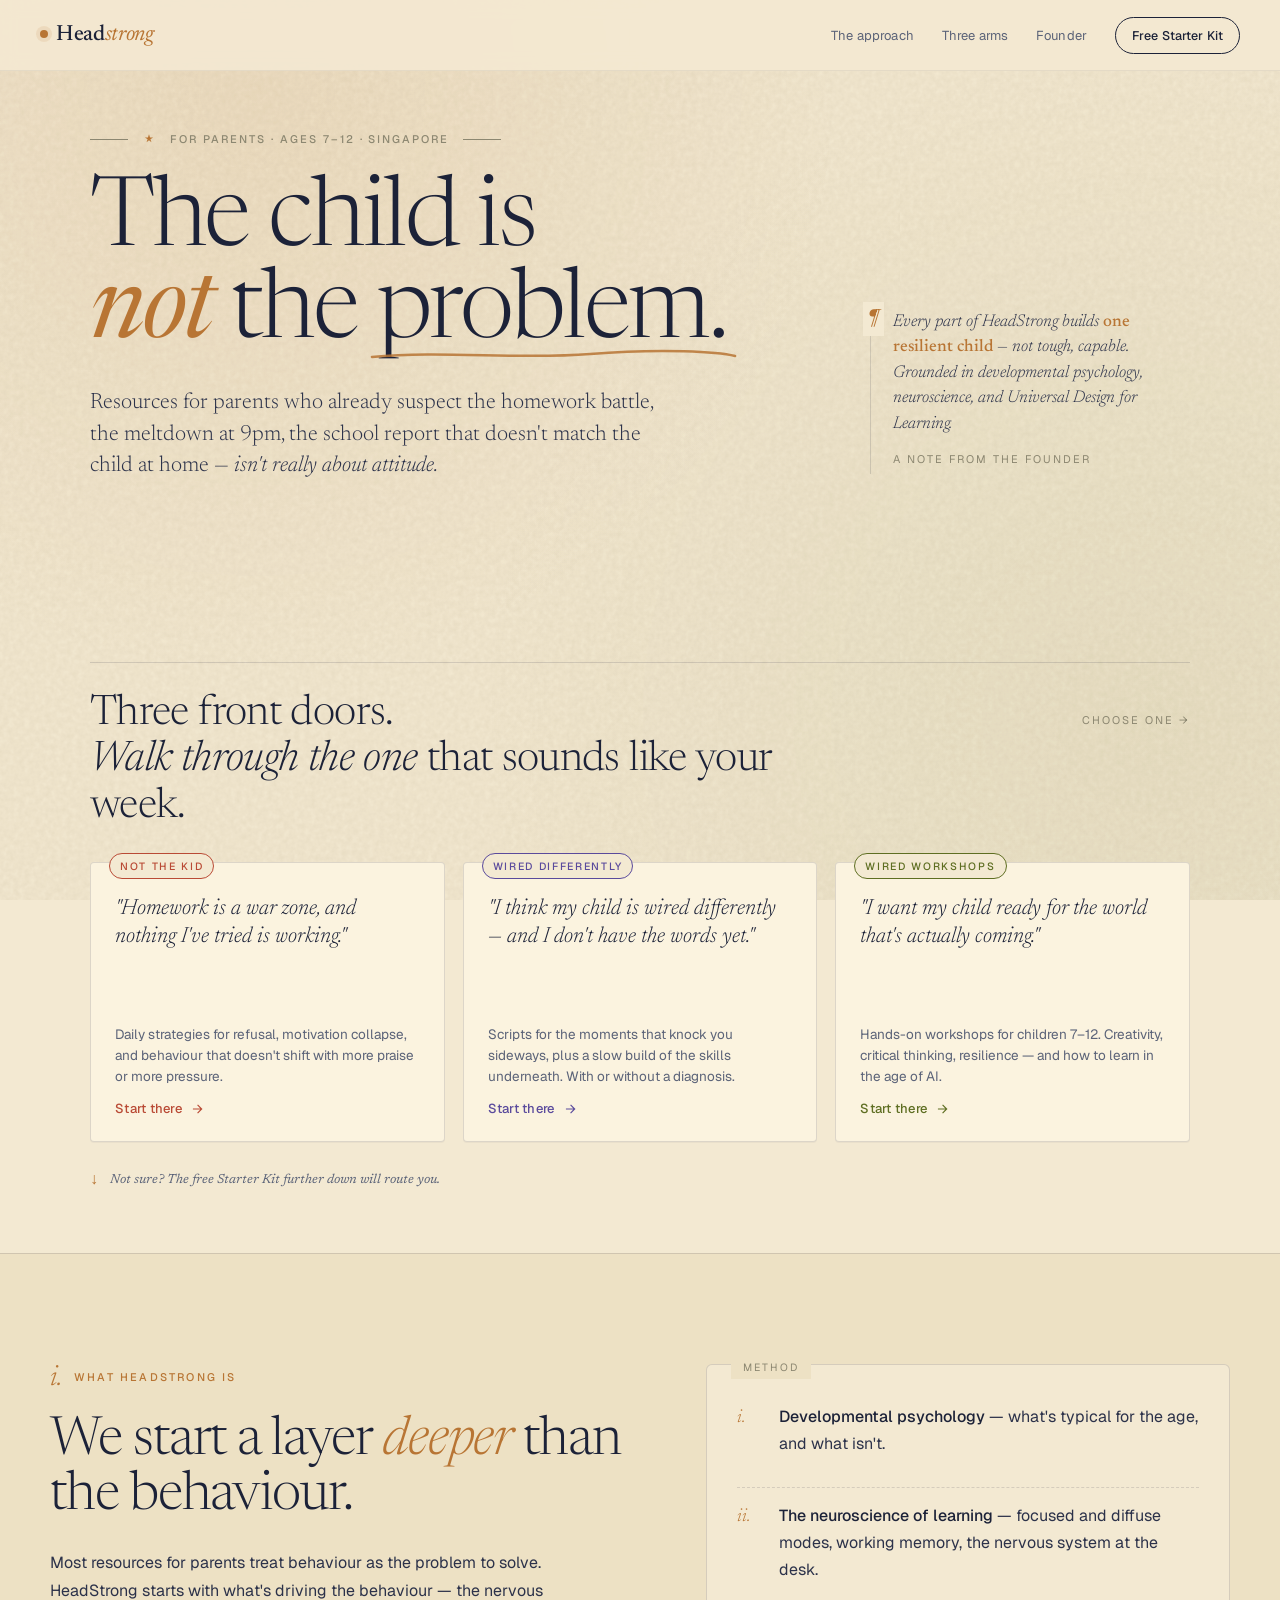
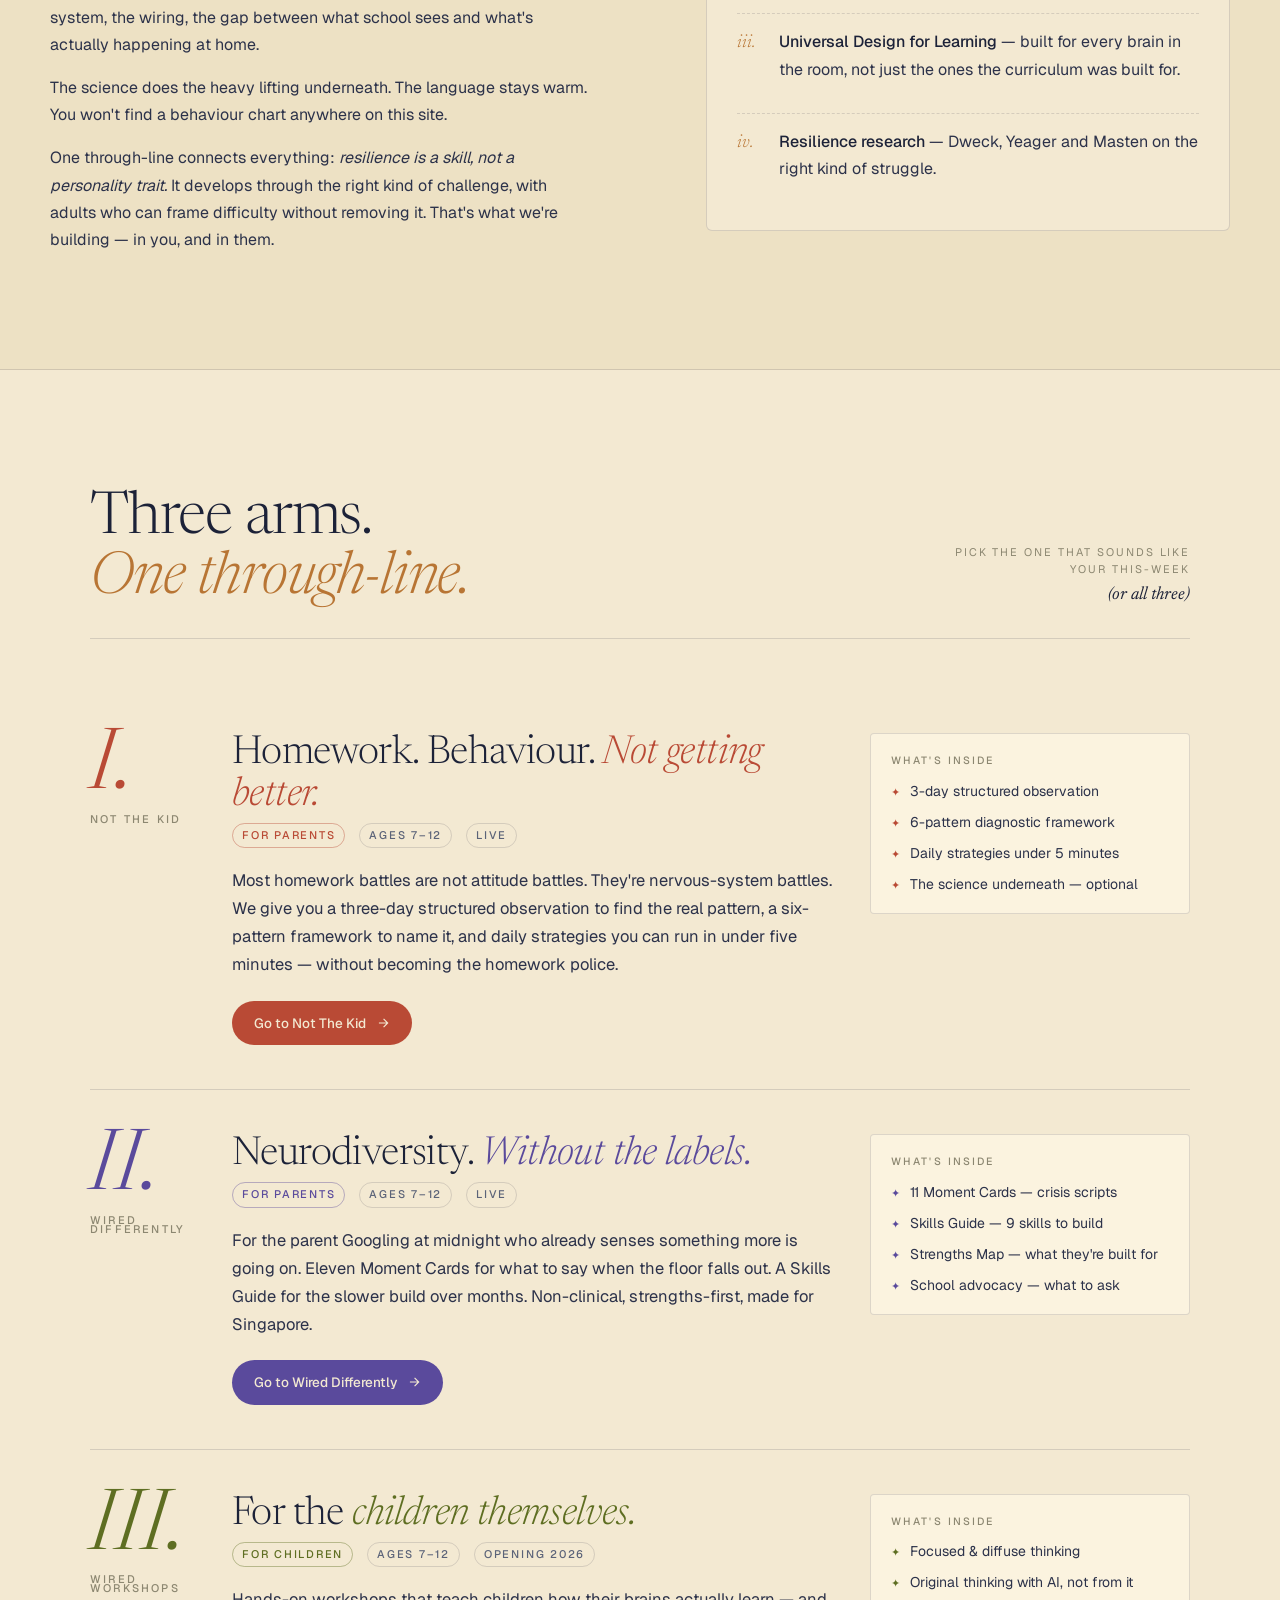
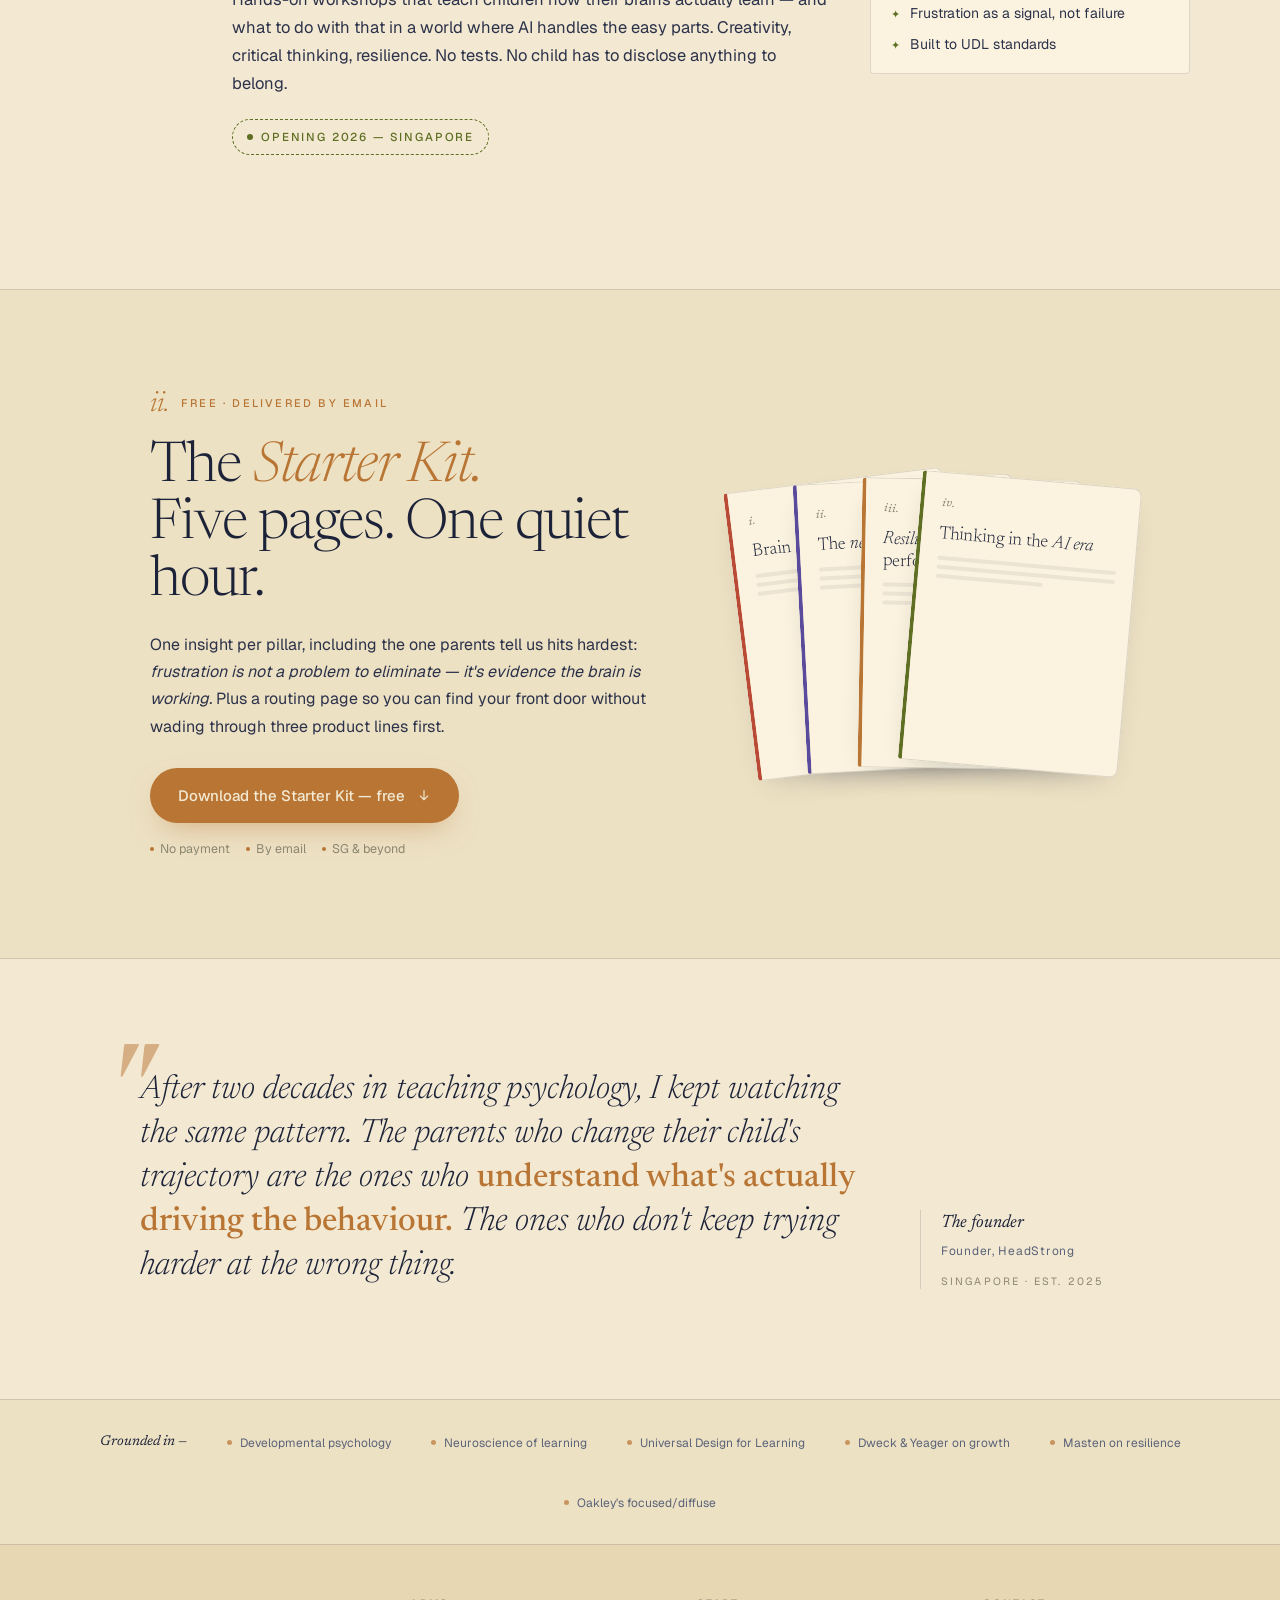
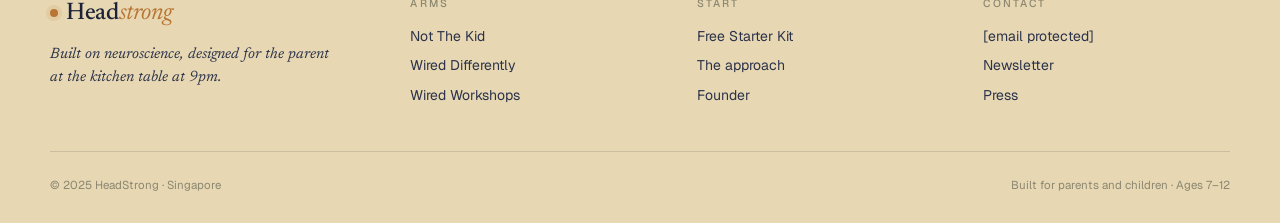
==== index.html @ e180142a "Add files via upload" ====
<!DOCTYPE html>
<html lang="en">
<head>
<meta charset="UTF-8" />
<meta name="viewport" content="width=device-width, initial-scale=1" />
<title>HeadStrong — Built for the way your child's brain actually works</title>
<link rel="preconnect" href="https://fonts.googleapis.com" />
<link rel="preconnect" href="https://fonts.gstatic.com" crossorigin />
<link href="https://fonts.googleapis.com/css2?family=Newsreader:ital,opsz,wght@0,6..72,300;0,6..72,400;0,6..72,500;1,6..72,300;1,6..72,400;1,6..72,500&family=Geist:wght@300;400;500;600&display=swap" rel="stylesheet" />
<style>
  *,*::before,*::after { box-sizing: border-box; margin: 0; padding: 0; }

  :root {
    /* paper / ink */
    --paper:        #f3e9d2;
    --paper-2:      #ede1c4;
    --paper-3:      #e7d8b3;
    --paper-card:   #fbf3df;
    --ink:          #1c2238;
    --ink-2:        #2c324a;
    --soft:         #5b6378;
    --faint:        #8c8771;
    --rule:         rgba(28,34,56,0.14);
    --rule-soft:    rgba(28,34,56,0.07);

    /* umbrella + arms */
    --hs:           #b87534;  /* warm gold-rust */
    --hs-soft:      rgba(184,117,52,0.10);
    --ntk:          #b94a35;  /* terracotta */
    --ntk-soft:     #f3d8cc;
    --wd:           #5a4a9c;  /* deep violet */
    --wd-soft:      #ddd5ef;
    --w:            #5e6e22;  /* olive */
    --w-soft:       #dbe1be;

    --serif: 'Newsreader', Georgia, serif;
    --sans:  'Geist', system-ui, sans-serif;
  }

  html { scroll-behavior: smooth; }
  body {
    font-family: var(--sans);
    color: var(--ink);
    background: var(--paper);
    line-height: 1.55;
    -webkit-font-smoothing: antialiased;
    overflow-x: hidden;
  }

  /* Paper grain */
  body::before {
    content: '';
    position: fixed; inset: 0; z-index: 0; pointer-events: none;
    background-image: url("data:image/svg+xml;utf8,<svg viewBox='0 0 200 200' xmlns='http://www.w3.org/2000/svg'><filter id='n'><feTurbulence type='fractalNoise' baseFrequency='0.85' numOctaves='2' stitchTiles='stitch'/><feColorMatrix values='0 0 0 0 0.1  0 0 0 0 0.05  0 0 0 0 0  0 0 0 0.5 0'/></filter><rect width='100%' height='100%' filter='url(%23n)' opacity='0.35'/></svg>");
    mix-blend-mode: multiply;
    opacity: 0.4;
  }
  body::after {
    content: '';
    position: fixed; inset: 0; z-index: 0; pointer-events: none;
    background:
      radial-gradient(circle at 20% 10%, rgba(184,117,52,0.10), transparent 45%),
      radial-gradient(circle at 90% 80%, rgba(94,110,34,0.07), transparent 50%);
  }
  main, nav, footer { position: relative; z-index: 1; }

  /* ---------- nav ---------- */
  nav {
    position: sticky; top: 0; z-index: 80;
    display: flex; align-items: center; justify-content: space-between;
    padding: 18px 40px;
    background: rgba(243,233,210,0.92);
    backdrop-filter: blur(8px);
    border-bottom: 1px solid var(--rule-soft);
  }
  .logo {
    display: flex; align-items: baseline; gap: 8px;
    font-family: var(--serif); font-size: 22px; font-weight: 400;
    letter-spacing: -0.015em;
  }
  .logo-dot {
    width: 8px; height: 8px; border-radius: 50%;
    background: var(--hs); transform: translateY(-2px);
    box-shadow: 0 0 0 4px rgba(184,117,52,0.12);
  }
  .logo em { font-style: italic; color: var(--hs); font-weight: 400; }
  .logo-mark { font-weight: 500; }

  .nav-links { display: flex; gap: 28px; align-items: center; list-style: none; }
  .nav-links a {
    font-size: 13px; color: var(--soft); text-decoration: none;
    letter-spacing: 0.01em; transition: color .15s;
  }
  .nav-links a:hover { color: var(--ink); }
  .nav-cta {
    padding: 9px 16px; border: 1px solid var(--ink);
    border-radius: 999px;
    color: var(--ink) !important;
    font-weight: 500; font-size: 12.5px !important;
    background: transparent; transition: background .2s, color .2s;
  }
  .nav-cta:hover { background: var(--ink); color: var(--paper) !important; }

  /* ---------- hero ---------- */
  .hero {
    padding: 60px 40px 80px;
    max-width: 1180px; margin: 0 auto;
  }
  .hero-grid {
    display: grid;
    grid-template-columns: minmax(0, 1fr) 320px;
    gap: 64px;
    align-items: end;
  }
  .marker-row {
    display: flex; align-items: center; gap: 14px;
    font-family: var(--sans);
    font-size: 11px; letter-spacing: 0.18em; text-transform: uppercase;
    color: var(--faint); font-weight: 500;
    margin-bottom: 28px;
  }
  .marker-row .dash { width: 38px; height: 1px; background: var(--faint); }
  .marker-row .star {
    width: 14px; height: 14px; color: var(--hs);
  }

  h1.display {
    font-family: var(--serif);
    font-weight: 300;
    font-size: clamp(54px, 7.5vw, 108px);
    line-height: 0.96;
    letter-spacing: -0.025em;
    color: var(--ink);
  }
  h1.display em {
    font-style: italic; font-weight: 400;
    color: var(--hs);
  }
  h1.display .underline-hand {
    display: inline-block; position: relative;
  }
  h1.display .underline-hand::after {
    content: '';
    position: absolute; left: -2%; right: -3%; bottom: -2px;
    height: 14px;
    background: url("data:image/svg+xml;utf8,<svg xmlns='http://www.w3.org/2000/svg' viewBox='0 0 400 14' preserveAspectRatio='none'><path d='M2 9 C 80 2, 160 12, 240 6 S 380 4, 398 8' stroke='%23b87534' stroke-width='2.5' fill='none' stroke-linecap='round'/></svg>") center/100% 100% no-repeat;
    opacity: 0.85;
  }

  .hero-sub {
    font-family: var(--serif);
    font-size: 22px;
    line-height: 1.42;
    color: var(--ink-2);
    max-width: 580px;
    margin-top: 28px;
    font-weight: 300;
  }
  .hero-sub em { font-style: italic; }

  .hero-aside {
    border-left: 1px solid var(--rule);
    padding: 6px 0 6px 22px;
    align-self: end;
    margin-bottom: 8px;
    position: relative;
  }
  .hero-aside::before {
    content: '¶';
    position: absolute; left: -8px; top: -2px;
    font-family: var(--serif); font-style: italic;
    color: var(--hs); font-size: 22px;
    background: var(--paper); padding: 0 4px;
  }
  .hero-aside p {
    font-family: var(--serif);
    font-style: italic;
    font-size: 17px;
    line-height: 1.5;
    color: var(--ink-2);
    font-weight: 300;
  }
  .hero-aside p strong { color: var(--hs); font-style: normal; font-weight: 500; }
  .hero-aside .who {
    margin-top: 14px;
    font-family: var(--sans);
    font-style: normal;
    font-size: 11px; letter-spacing: 0.18em; text-transform: uppercase;
    color: var(--faint);
  }

  /* ---------- routing question ---------- */
  .route {
    padding: 100px 40px 60px;
    max-width: 1180px; margin: 0 auto;
  }
  .route-head {
    display: flex; align-items: baseline; justify-content: space-between;
    margin-bottom: 32px;
    border-top: 1px solid var(--rule);
    padding-top: 28px;
  }
  .route-head h2 {
    font-family: var(--serif); font-weight: 300;
    font-size: clamp(28px, 3.4vw, 42px);
    line-height: 1.1; letter-spacing: -0.015em;
    color: var(--ink); max-width: 720px;
  }
  .route-head h2 em { font-style: italic; }
  .route-head .meta {
    font-size: 11px; letter-spacing: 0.18em; text-transform: uppercase;
    color: var(--faint); white-space: nowrap;
  }

  .routes {
    display: grid; grid-template-columns: repeat(3, 1fr);
    gap: 18px;
  }
  .route-card {
    position: relative;
    background: var(--paper-card);
    border: 1px solid var(--rule);
    border-radius: 4px;
    padding: 26px 24px 22px;
    text-decoration: none; color: inherit;
    display: flex; flex-direction: column; gap: 16px;
    min-height: 280px;
    transition: transform .25s ease, box-shadow .25s ease, border-color .25s ease;
    box-shadow: 0 1px 0 rgba(28,34,56,0.04);
  }
  .route-card:hover {
    transform: translateY(-3px) rotate(-0.15deg);
    box-shadow: 0 18px 38px -22px rgba(28,34,56,0.25);
  }
  .route-card .tag {
    position: absolute; top: -10px; left: 18px;
    padding: 4px 10px;
    font-size: 10.5px; letter-spacing: 0.16em; text-transform: uppercase;
    font-weight: 500;
    border-radius: 999px;
    background: var(--paper);
    border: 1px solid var(--rule);
  }
  .route-card.ntk .tag { color: var(--ntk); border-color: var(--ntk); }
  .route-card.wd  .tag { color: var(--wd);  border-color: var(--wd); }
  .route-card.w   .tag { color: var(--w);   border-color: var(--w); }

  .route-q {
    font-family: var(--serif); font-style: italic; font-weight: 300;
    font-size: 22px; line-height: 1.28; color: var(--ink);
    flex: 1; padding-top: 6px;
  }
  .route-meta { display: flex; flex-direction: column; gap: 12px; }
  .route-mini {
    font-size: 13.5px; color: var(--soft); line-height: 1.55;
  }
  .route-go {
    display: inline-flex; align-items: center; gap: 8px;
    font-size: 13px; font-weight: 500;
    letter-spacing: 0.02em;
  }
  .route-card.ntk .route-go { color: var(--ntk); }
  .route-card.wd  .route-go { color: var(--wd); }
  .route-card.w   .route-go { color: var(--w); }
  .route-go svg { transition: transform .2s; }
  .route-card:hover .route-go svg { transform: translateX(4px); }

  .route-note {
    margin-top: 26px;
    font-size: 13px; color: var(--soft); font-style: italic; font-family: var(--serif);
    display: flex; align-items: center; gap: 12px;
  }
  .route-note .arrow-d {
    font-size: 16px; color: var(--hs);
  }

  /* ---------- about / method ---------- */
  .about {
    padding: 110px 40px 100px;
    background: var(--paper-2);
    border-top: 1px solid var(--rule);
    border-bottom: 1px solid var(--rule);
  }
  .about-inner {
    max-width: 1180px; margin: 0 auto;
    display: grid; grid-template-columns: 1.1fr 1fr;
    gap: 80px; align-items: start;
  }
  .section-eyebrow {
    font-size: 11px; letter-spacing: 0.2em; text-transform: uppercase;
    color: var(--hs); font-weight: 500;
    display: flex; align-items: center; gap: 12px;
    margin-bottom: 22px;
  }
  .section-eyebrow .num {
    font-family: var(--serif); font-style: italic; font-weight: 300;
    font-size: 28px; letter-spacing: 0; text-transform: none;
    color: var(--hs); line-height: 1;
  }
  .about h2 {
    font-family: var(--serif); font-weight: 300;
    font-size: clamp(34px, 4.2vw, 56px);
    line-height: 1.04; letter-spacing: -0.02em;
    margin-bottom: 24px;
  }
  .about h2 em { font-style: italic; color: var(--hs); }
  .about p {
    font-size: 16px; line-height: 1.7; color: var(--ink-2);
    margin-bottom: 16px; max-width: 540px;
  }
  .about p em { font-style: italic; }

  .about-right {
    background: var(--paper);
    border: 1px solid var(--rule);
    border-radius: 6px;
    padding: 32px 30px;
    position: relative;
  }
  .about-right::before {
    content: 'METHOD';
    position: absolute; top: -10px; left: 24px;
    padding: 4px 12px;
    background: var(--paper-2);
    font-size: 10.5px; letter-spacing: 0.2em; color: var(--faint);
  }
  .method-row {
    display: flex; gap: 14px; align-items: baseline;
    padding: 14px 0;
    border-bottom: 1px dashed var(--rule);
  }
  .method-row:last-child { border-bottom: none; padding-bottom: 0; }
  .method-row:first-child { padding-top: 6px; }
  .method-num {
    font-family: var(--serif); font-style: italic; font-weight: 300;
    color: var(--hs); font-size: 18px; min-width: 28px;
  }
  .method-text {
    font-size: 15px; line-height: 1.55; color: var(--ink-2);
  }
  .method-text strong { color: var(--ink); font-weight: 500; }

  /* ---------- ARMS / chapters ---------- */
  .arms {
    padding: 120px 40px 90px;
    max-width: 1180px; margin: 0 auto;
  }
  .arms-header {
    display: flex; justify-content: space-between; align-items: end;
    border-bottom: 1px solid var(--rule);
    padding-bottom: 28px; margin-bottom: 50px;
    gap: 40px; flex-wrap: wrap;
  }
  .arms-header h2 {
    font-family: var(--serif); font-weight: 300;
    font-size: clamp(36px, 4.6vw, 60px);
    line-height: 1.02; letter-spacing: -0.02em;
  }
  .arms-header h2 em { font-style: italic; color: var(--hs); }
  .arms-key {
    font-family: var(--sans); font-size: 11px;
    letter-spacing: 0.18em; text-transform: uppercase; color: var(--faint);
    text-align: right;
  }
  .arms-key .v { display: block; font-family: var(--serif); font-style: italic; font-size: 18px; color: var(--ink); letter-spacing: 0; text-transform: none; margin-top: 4px; }

  .chapter {
    display: grid;
    grid-template-columns: 110px minmax(0, 1fr) 320px;
    gap: 32px;
    padding: 44px 0;
    border-bottom: 1px solid var(--rule);
    align-items: start;
  }
  .chapter:last-child { border-bottom: none; }

  .chapter-num {
    font-family: var(--serif); font-style: italic; font-weight: 300;
    font-size: 84px; line-height: 0.85;
    color: var(--ink);
  }
  .chapter.ntk .chapter-num { color: var(--ntk); }
  .chapter.wd  .chapter-num { color: var(--wd); }
  .chapter.w   .chapter-num { color: var(--w); }
  .chapter-num small {
    display: block;
    font-family: var(--sans); font-style: normal; font-weight: 500;
    font-size: 11px; letter-spacing: 0.2em; text-transform: uppercase;
    color: var(--faint); margin-top: 10px;
  }

  .chapter-body h3 {
    font-family: var(--serif); font-weight: 300;
    font-size: clamp(28px, 3.2vw, 40px);
    line-height: 1.05; letter-spacing: -0.015em;
    margin-bottom: 6px;
  }
  .chapter-body h3 em { font-style: italic; }
  .chapter.ntk .chapter-body h3 em { color: var(--ntk); }
  .chapter.wd  .chapter-body h3 em { color: var(--wd); }
  .chapter.w   .chapter-body h3 em { color: var(--w); }
  .chapter-meta {
    display: flex; gap: 14px;
    font-size: 11px; letter-spacing: 0.16em; text-transform: uppercase;
    color: var(--faint); font-weight: 500;
    margin-bottom: 18px;
  }
  .chapter-meta .pill {
    padding: 3px 9px; border-radius: 999px;
    border: 1px solid var(--rule); color: var(--soft);
  }
  .chapter.ntk .chapter-meta .pill.armc { color: var(--ntk); border-color: rgba(185,74,53,0.4); }
  .chapter.wd  .chapter-meta .pill.armc { color: var(--wd);  border-color: rgba(90,74,156,0.4); }
  .chapter.w   .chapter-meta .pill.armc { color: var(--w);   border-color: rgba(94,110,34,0.4); }
  .chapter-lede {
    font-size: 16.5px; line-height: 1.7; color: var(--ink-2);
    max-width: 600px; margin-bottom: 22px;
  }
  .chapter-cta {
    display: inline-flex; align-items: center; gap: 10px;
    padding: 12px 22px;
    border-radius: 999px;
    font-size: 13.5px; font-weight: 500;
    text-decoration: none;
    background: var(--ink); color: var(--paper);
    transition: transform .15s, background .2s;
  }
  .chapter-cta:hover { transform: translateY(-1px); }
  .chapter.ntk .chapter-cta { background: var(--ntk); }
  .chapter.wd  .chapter-cta { background: var(--wd); }
  .chapter-cta svg { transition: transform .2s; }
  .chapter-cta:hover svg { transform: translateX(3px); }
  .chapter-soon {
    display: inline-flex; align-items: center; gap: 8px;
    padding: 8px 14px;
    border-radius: 999px; border: 1px dashed var(--w);
    font-size: 11.5px; letter-spacing: 0.16em; text-transform: uppercase;
    color: var(--w); font-weight: 500;
  }
  .chapter-soon::before {
    content:''; width: 6px; height: 6px; border-radius: 50%;
    background: var(--w); animation: pulse 2.4s ease-in-out infinite;
  }
  @keyframes pulse {
    0%,100% { opacity: 1; transform: scale(1); }
    50% { opacity: 0.35; transform: scale(0.8); }
  }

  .chapter-side {
    background: var(--paper-card);
    border: 1px solid var(--rule);
    border-radius: 4px;
    padding: 18px 20px;
  }
  .chapter-side h4 {
    font-size: 10.5px; letter-spacing: 0.2em; text-transform: uppercase;
    color: var(--faint); font-weight: 500;
    margin-bottom: 12px;
  }
  .chapter-side ul { list-style: none; display: flex; flex-direction: column; gap: 10px; }
  .chapter-side li {
    font-size: 14px; line-height: 1.5; color: var(--ink-2);
    display: flex; gap: 10px; align-items: flex-start;
  }
  .chapter-side li::before {
    content: '✦'; font-size: 11px; color: var(--hs); flex-shrink: 0; margin-top: 3px;
  }
  .chapter.ntk .chapter-side li::before { color: var(--ntk); }
  .chapter.wd  .chapter-side li::before { color: var(--wd); }
  .chapter.w   .chapter-side li::before { color: var(--w); }

  /* ---------- starter kit ---------- */
  .starter {
    padding: 100px 40px;
    background: var(--paper-2);
    border-top: 1px solid var(--rule);
    border-bottom: 1px solid var(--rule);
    position: relative;
    overflow: hidden;
  }
  .starter-inner {
    max-width: 980px; margin: 0 auto;
    display: grid; grid-template-columns: 1fr 360px;
    gap: 60px; align-items: center;
  }
  .starter h2 {
    font-family: var(--serif); font-weight: 300;
    font-size: clamp(36px, 4.4vw, 56px);
    line-height: 1.02; letter-spacing: -0.02em;
    margin-bottom: 20px;
  }
  .starter h2 em { font-style: italic; color: var(--hs); }
  .starter-body {
    font-size: 16px; line-height: 1.7; color: var(--ink-2);
    margin-bottom: 28px; max-width: 520px;
  }
  .starter-btn {
    display: inline-flex; align-items: center; gap: 12px;
    padding: 16px 28px;
    background: var(--hs); color: var(--paper);
    border-radius: 999px;
    text-decoration: none; font-weight: 500; font-size: 15px;
    box-shadow: 0 12px 30px -12px rgba(184,117,52,0.55);
    transition: transform .15s, box-shadow .2s;
  }
  .starter-btn:hover { transform: translateY(-2px); box-shadow: 0 18px 40px -10px rgba(184,117,52,0.6); }
  .starter-meta {
    margin-top: 16px;
    font-size: 12.5px; color: var(--faint);
    display: flex; gap: 16px; flex-wrap: wrap;
  }
  .starter-meta span { display: inline-flex; align-items: center; gap: 6px; }
  .starter-meta span::before {
    content: ''; width: 4px; height: 4px; border-radius: 50%; background: var(--hs);
  }

  /* booklet stack */
  .booklet {
    position: relative;
    height: 320px;
    display: flex; align-items: center; justify-content: center;
  }
  .page {
    position: absolute;
    width: 220px; height: 290px;
    background: var(--paper-card);
    border: 1px solid var(--rule);
    border-radius: 4px 8px 8px 4px;
    padding: 22px 18px;
    box-shadow: 0 12px 30px -16px rgba(28,34,56,0.3);
    transition: transform .35s cubic-bezier(.2,.7,.3,1);
  }
  .page-1 { transform: translateX(-100px) rotate(-7deg); z-index: 1; }
  .page-2 { transform: translateX(-40px) rotate(-3deg); z-index: 2; }
  .page-3 { transform: translateX(20px) rotate(1deg); z-index: 3; }
  .page-4 { transform: translateX(70px) rotate(5deg); z-index: 4; }
  .booklet:hover .page-1 { transform: translateX(-160px) rotate(-12deg); }
  .booklet:hover .page-4 { transform: translateX(130px) rotate(10deg); }
  .page-num {
    font-family: var(--serif); font-style: italic;
    font-size: 11px; color: var(--faint); margin-bottom: 12px;
  }
  .page-title {
    font-family: var(--serif); font-weight: 300;
    font-size: 18px; line-height: 1.2; color: var(--ink);
    margin-bottom: 10px;
  }
  .page-title em { font-style: italic; }
  .page-lines {
    display: flex; flex-direction: column; gap: 5px;
  }
  .page-line { height: 4px; background: var(--rule-soft); border-radius: 2px; }
  .page-line.short { width: 60%; }
  .page-1 { border-left: 4px solid var(--ntk); }
  .page-2 { border-left: 4px solid var(--wd); }
  .page-3 { border-left: 4px solid var(--hs); }
  .page-4 { border-left: 4px solid var(--w); }

  /* ---------- founder ---------- */
  .founder {
    padding: 110px 40px;
    max-width: 1080px; margin: 0 auto;
  }
  .founder-inner {
    display: grid; grid-template-columns: 1fr 220px;
    gap: 64px; align-items: end;
  }
  .founder blockquote {
    font-family: var(--serif); font-weight: 300; font-style: italic;
    font-size: clamp(24px, 2.6vw, 34px);
    line-height: 1.32; color: var(--ink);
    position: relative;
  }
  .founder blockquote::before {
    content: '"';
    position: absolute;
    left: -38px; top: -28px;
    font-size: 130px; font-style: italic;
    color: var(--hs); opacity: 0.5;
    font-weight: 400; line-height: 1;
  }
  .founder blockquote strong {
    font-style: normal; font-weight: 500; color: var(--hs);
  }
  .founder-by {
    border-left: 1px solid var(--rule);
    padding-left: 20px;
  }
  .founder-by .name {
    font-family: var(--serif); font-size: 18px; font-style: italic;
    color: var(--ink); margin-bottom: 4px;
  }
  .founder-by .role {
    font-size: 12px; color: var(--soft); letter-spacing: 0.06em;
  }
  .founder-by .where {
    margin-top: 12px;
    font-size: 10.5px; letter-spacing: 0.2em; text-transform: uppercase;
    color: var(--faint);
  }

  /* ---------- science bar ---------- */
  .science {
    padding: 32px 40px;
    background: var(--paper-2);
    border-top: 1px solid var(--rule);
    overflow: hidden;
  }
  .science-inner {
    max-width: 1180px; margin: 0 auto;
    display: flex; align-items: center; gap: 40px; flex-wrap: wrap;
    justify-content: center;
    font-size: 12px; color: var(--soft);
  }
  .science-inner > span {
    display: inline-flex; align-items: center; gap: 8px;
  }
  .science-inner > span::before {
    content: ''; width: 5px; height: 5px; border-radius: 50%;
    background: var(--hs); opacity: 0.7;
  }
  .science-label {
    font-family: var(--serif); font-style: italic; font-size: 14px !important; color: var(--ink) !important;
  }
  .science-label::before { display: none !important; }

  /* ---------- footer ---------- */
  footer {
    padding: 50px 40px 30px;
    background: var(--paper-3);
    border-top: 1px solid var(--rule);
  }
  .footer-inner {
    max-width: 1180px; margin: 0 auto;
    display: grid; grid-template-columns: 1.3fr 1fr 1fr 1fr;
    gap: 40px;
    padding-bottom: 36px;
    border-bottom: 1px solid var(--rule);
  }
  .footer-col h5 {
    font-size: 10.5px; letter-spacing: 0.2em; text-transform: uppercase;
    color: var(--faint); font-weight: 500;
    margin-bottom: 14px;
  }
  .footer-col a {
    display: block;
    font-size: 14px; color: var(--ink-2);
    text-decoration: none; margin-bottom: 8px;
    transition: color .15s;
  }
  .footer-col a:hover { color: var(--hs); }
  .footer-brand .logo { font-size: 26px; margin-bottom: 12px; }
  .footer-brand p {
    font-family: var(--serif); font-style: italic; font-size: 15px; line-height: 1.5;
    color: var(--ink-2); max-width: 280px;
  }
  .footer-note {
    max-width: 1180px; margin: 24px auto 0;
    display: flex; justify-content: space-between; flex-wrap: wrap; gap: 16px;
    font-size: 11.5px; color: var(--faint);
  }

  /* reveal / fade-up animations intentionally disabled */
  .reveal, .fu { opacity: 1 !important; transform: none !important; animation: none !important; }

  @media (max-width: 960px) {
    nav { padding: 14px 22px; }
    .nav-links li:not(:last-child) { display: none; }
    .hero { padding: 40px 22px 60px; }
    .hero-grid { grid-template-columns: 1fr; gap: 36px; }
    .hero-aside { border-left: none; border-top: 1px solid var(--rule); padding: 16px 0 0; }
    .hero-aside::before { left: -2px; top: -14px; }
    .route { padding: 60px 22px 40px; }
    .routes { grid-template-columns: 1fr; }
    .about { padding: 72px 22px; }
    .about-inner { grid-template-columns: 1fr; gap: 40px; }
    .arms { padding: 72px 22px 60px; }
    .chapter { grid-template-columns: 70px 1fr; }
    .chapter-side { grid-column: 1 / -1; }
    .chapter-num { font-size: 58px; }
    .starter { padding: 64px 22px; }
    .starter-inner { grid-template-columns: 1fr; gap: 40px; }
    .booklet { height: 240px; }
    .founder { padding: 72px 22px; }
    .founder-inner { grid-template-columns: 1fr; gap: 28px; }
    .footer-inner { grid-template-columns: 1fr 1fr; }
  }

  @media (prefers-reduced-motion: reduce) {
    *,*::before,*::after { animation-duration: .01ms !important; transition-duration: .01ms !important; }
    .reveal { opacity: 1; transform: none; }
  }
</style>
</head>
<body>

<nav>
  <a href="#" class="logo" style="text-decoration:none; color:inherit;">
    <span class="logo-dot"></span>
    <span><span class="logo-mark">Head</span><em>strong</em></span>
  </a>
  <ul class="nav-links">
    <li><a href="#about">The approach</a></li>
    <li><a href="#arms">Three arms</a></li>
    <li><a href="#founder">Founder</a></li>
    <li><a href="#starter" class="nav-cta">Free Starter Kit</a></li>
  </ul>
</nav>

<main>

<!-- HERO -->
<section class="hero">
  <div class="hero-grid">
    <div>
      <div class="marker-row fu d1">
        <span class="dash"></span>
        <svg class="star" viewBox="0 0 24 24" fill="currentColor"><path d="M12 2l1.8 5.5H19l-4.6 3.4L16.2 16 12 12.6 7.8 16l1.8-5.1L5 7.5h5.2z"/></svg>
        <span>For parents · Ages 7–12 · Singapore</span>
        <span class="dash"></span>
      </div>
      <h1 class="display fu d2">
        The child is<br />
        <em>not</em> the <span class="underline-hand">problem.</span>
      </h1>
      <p class="hero-sub fu d3">
        Resources for parents who already suspect the homework battle, the meltdown at 9pm, the school report that doesn't match the child at home — <em>isn't really about attitude.</em>
      </p>
    </div>

    <aside class="hero-aside fu d4">
      <p>Every part of HeadStrong builds <strong>one resilient child</strong> — not tough, capable. Grounded in developmental psychology, neuroscience, and Universal Design for Learning.</p>
      <div class="who">A note from the founder</div>
    </aside>
  </div>
</section>

<!-- ROUTING -->
<section class="route">
  <div class="route-head">
    <h2>Three front doors.<br /><em>Walk through the one</em> that sounds like your week.</h2>
    <div class="meta">Choose one →</div>
  </div>

  <div class="routes">

    <a href="not-the-kid/index.html" class="route-card ntk reveal">
      <span class="tag">Not The Kid</span>
      <p class="route-q">"Homework is a war zone, and nothing I've tried is working."</p>
      <div class="route-meta">
        <p class="route-mini">Daily strategies for refusal, motivation collapse, and behaviour that doesn't shift with more praise or more pressure.</p>
        <span class="route-go">Start there
          <svg width="14" height="14" viewBox="0 0 24 24" fill="none" stroke="currentColor" stroke-width="2"><path d="M5 12h14M13 5l7 7-7 7"/></svg>
        </span>
      </div>
    </a>

    <a href="wired-differently/index.html" class="route-card wd reveal">
      <span class="tag">Wired Differently</span>
      <p class="route-q">"I think my child is wired differently — and I don't have the words yet."</p>
      <div class="route-meta">
        <p class="route-mini">Scripts for the moments that knock you sideways, plus a slow build of the skills underneath. With or without a diagnosis.</p>
        <span class="route-go">Start there
          <svg width="14" height="14" viewBox="0 0 24 24" fill="none" stroke="currentColor" stroke-width="2"><path d="M5 12h14M13 5l7 7-7 7"/></svg>
        </span>
      </div>
    </a>

    <a href="wired/index.html" class="route-card w reveal">
      <span class="tag">Wired Workshops</span>
      <p class="route-q">"I want my child ready for the world that's actually coming."</p>
      <div class="route-meta">
        <p class="route-mini">Hands-on workshops for children 7–12. Creativity, critical thinking, resilience — and how to learn in the age of AI.</p>
        <span class="route-go">Start there
          <svg width="14" height="14" viewBox="0 0 24 24" fill="none" stroke="currentColor" stroke-width="2"><path d="M5 12h14M13 5l7 7-7 7"/></svg>
        </span>
      </div>
    </a>

  </div>

  <p class="route-note"><span class="arrow-d">↓</span> Not sure? The free Starter Kit further down will route you.</p>
</section>

<!-- ABOUT -->
<section class="about" id="about">
  <div class="about-inner">
    <div class="reveal">
      <div class="section-eyebrow"><span class="num">i.</span> What HeadStrong is</div>
      <h2>We start a layer <em>deeper</em> than the behaviour.</h2>
      <p>Most resources for parents treat behaviour as the problem to solve. HeadStrong starts with what's driving the behaviour — the nervous system, the wiring, the gap between what school sees and what's actually happening at home.</p>
      <p>The science does the heavy lifting underneath. The language stays warm. You won't find a behaviour chart anywhere on this site.</p>
      <p>One through-line connects everything: <em>resilience is a skill, not a personality trait.</em> It develops through the right kind of challenge, with adults who can frame difficulty without removing it. That's what we're building — in you, and in them.</p>
    </div>

    <div class="about-right reveal">
      <div class="method-row"><span class="method-num">i.</span><p class="method-text"><strong>Developmental psychology</strong> — what's typical for the age, and what isn't.</p></div>
      <div class="method-row"><span class="method-num">ii.</span><p class="method-text"><strong>The neuroscience of learning</strong> — focused and diffuse modes, working memory, the nervous system at the desk.</p></div>
      <div class="method-row"><span class="method-num">iii.</span><p class="method-text"><strong>Universal Design for Learning</strong> — built for every brain in the room, not just the ones the curriculum was built for.</p></div>
      <div class="method-row"><span class="method-num">iv.</span><p class="method-text"><strong>Resilience research</strong> — Dweck, Yeager and Masten on the right kind of struggle.</p></div>
    </div>
  </div>
</section>

<!-- ARMS / chapters -->
<section class="arms" id="arms">
  <div class="arms-header reveal">
    <h2>Three arms.<br /><em>One through-line.</em></h2>
    <div class="arms-key">Pick the one that sounds like<br />your this-week<span class="v">(or all three)</span></div>
  </div>

  <article class="chapter ntk reveal">
    <div class="chapter-num">I.<small>Not The Kid</small></div>
    <div class="chapter-body">
      <h3>Homework. Behaviour. <em>Not getting better.</em></h3>
      <div class="chapter-meta">
        <span class="pill armc">For parents</span>
        <span class="pill">Ages 7–12</span>
        <span class="pill">Live</span>
      </div>
      <p class="chapter-lede">
        Most homework battles are not attitude battles. They're nervous-system battles. We give you a three-day structured observation to find the real pattern, a six-pattern framework to name it, and daily strategies you can run in under five minutes — without becoming the homework police.
      </p>
      <a href="not-the-kid/index.html" class="chapter-cta">
        Go to Not The Kid
        <svg width="14" height="14" viewBox="0 0 24 24" fill="none" stroke="currentColor" stroke-width="2"><path d="M5 12h14M13 5l7 7-7 7"/></svg>
      </a>
    </div>
    <aside class="chapter-side">
      <h4>What's inside</h4>
      <ul>
        <li>3-day structured observation</li>
        <li>6-pattern diagnostic framework</li>
        <li>Daily strategies under 5 minutes</li>
        <li>The science underneath — optional</li>
      </ul>
    </aside>
  </article>

  <article class="chapter wd reveal">
    <div class="chapter-num">II.<small>Wired Differently</small></div>
    <div class="chapter-body">
      <h3>Neurodiversity. <em>Without the labels.</em></h3>
      <div class="chapter-meta">
        <span class="pill armc">For parents</span>
        <span class="pill">Ages 7–12</span>
        <span class="pill">Live</span>
      </div>
      <p class="chapter-lede">
        For the parent Googling at midnight who already senses something more is going on. Eleven Moment Cards for what to say when the floor falls out. A Skills Guide for the slower build over months. Non-clinical, strengths-first, made for Singapore.
      </p>
      <a href="wired-differently/index.html" class="chapter-cta">
        Go to Wired Differently
        <svg width="14" height="14" viewBox="0 0 24 24" fill="none" stroke="currentColor" stroke-width="2"><path d="M5 12h14M13 5l7 7-7 7"/></svg>
      </a>
    </div>
    <aside class="chapter-side">
      <h4>What's inside</h4>
      <ul>
        <li>11 Moment Cards — crisis scripts</li>
        <li>Skills Guide — 9 skills to build</li>
        <li>Strengths Map — what they're built for</li>
        <li>School advocacy — what to ask</li>
      </ul>
    </aside>
  </article>

  <article class="chapter w reveal">
    <div class="chapter-num">III.<small>Wired Workshops</small></div>
    <div class="chapter-body">
      <h3>For the <em>children themselves.</em></h3>
      <div class="chapter-meta">
        <span class="pill armc">For children</span>
        <span class="pill">Ages 7–12</span>
        <span class="pill">Opening 2026</span>
      </div>
      <p class="chapter-lede">
        Hands-on workshops that teach children how their brains actually learn — and what to do with that in a world where AI handles the easy parts. Creativity, critical thinking, resilience. No tests. No child has to disclose anything to belong.
      </p>
      <span class="chapter-soon">Opening 2026 — Singapore</span>
    </div>
    <aside class="chapter-side">
      <h4>What's inside</h4>
      <ul>
        <li>Focused & diffuse thinking</li>
        <li>Original thinking with AI, not from it</li>
        <li>Frustration as a signal, not failure</li>
        <li>Built to UDL standards</li>
      </ul>
    </aside>
  </article>
</section>

<!-- STARTER -->
<section class="starter" id="starter">
  <div class="starter-inner">
    <div class="reveal">
      <div class="section-eyebrow"><span class="num">ii.</span> Free · Delivered by email</div>
      <h2>The <em>Starter Kit.</em><br />Five pages. One quiet hour.</h2>
      <p class="starter-body">
        One insight per pillar, including the one parents tell us hits hardest: <em>frustration is not a problem to eliminate — it's evidence the brain is working.</em> Plus a routing page so you can find your front door without wading through three product lines first.
      </p>
      <a href="#" class="starter-btn">
        Download the Starter Kit — free
        <svg width="14" height="14" viewBox="0 0 24 24" fill="none" stroke="currentColor" stroke-width="2"><path d="M12 4v16M5 13l7 7 7-7"/></svg>
      </a>
      <div class="starter-meta">
        <span>No payment</span>
        <span>By email</span>
        <span>SG &amp; beyond</span>
      </div>
    </div>

    <div class="booklet reveal" aria-hidden="true">
      <div class="page page-1">
        <div class="page-num">i.</div>
        <div class="page-title">Brain &amp; <em>learning</em></div>
        <div class="page-lines"><div class="page-line"></div><div class="page-line"></div><div class="page-line short"></div></div>
      </div>
      <div class="page page-2">
        <div class="page-num">ii.</div>
        <div class="page-title">The <em>neurodiverse</em> lens</div>
        <div class="page-lines"><div class="page-line"></div><div class="page-line"></div><div class="page-line short"></div></div>
      </div>
      <div class="page page-3">
        <div class="page-num">iii.</div>
        <div class="page-title"><em>Resilience</em> &amp; mental performance</div>
        <div class="page-lines"><div class="page-line"></div><div class="page-line"></div><div class="page-line short"></div></div>
      </div>
      <div class="page page-4">
        <div class="page-num">iv.</div>
        <div class="page-title">Thinking in the <em>AI era</em></div>
        <div class="page-lines"><div class="page-line"></div><div class="page-line"></div><div class="page-line short"></div></div>
      </div>
    </div>
  </div>
</section>

<!-- FOUNDER -->
<section class="founder" id="founder">
  <div class="founder-inner">
    <blockquote class="reveal">
      After two decades in teaching psychology, I kept watching the same pattern. The parents who change their child's trajectory are the ones who <strong>understand what's actually driving the behaviour.</strong> The ones who don't keep trying harder at the wrong thing.
    </blockquote>
    <div class="founder-by reveal">
      <div class="name">The founder</div>
      <div class="role">Founder, HeadStrong</div>
      <div class="where">Singapore · est. 2025</div>
    </div>
  </div>
</section>

<!-- SCIENCE -->
<div class="science">
  <div class="science-inner">
    <span class="science-label">Grounded in —</span>
    <span>Developmental psychology</span>
    <span>Neuroscience of learning</span>
    <span>Universal Design for Learning</span>
    <span>Dweck &amp; Yeager on growth</span>
    <span>Masten on resilience</span>
    <span>Oakley's focused/diffuse</span>
  </div>
</div>

<!-- FOOTER -->
<footer>
  <div class="footer-inner">
    <div class="footer-brand">
      <div class="logo" style="font-size:24px;">
        <span class="logo-dot"></span>
        <span><span class="logo-mark">Head</span><em>strong</em></span>
      </div>
      <p>Built on neuroscience, designed for the parent at the kitchen table at 9pm.</p>
    </div>
    <div class="footer-col">
      <h5>Arms</h5>
      <a href="not-the-kid/index.html">Not The Kid</a>
      <a href="wired-differently/index.html">Wired Differently</a>
      <a href="wired/index.html">Wired Workshops</a>
    </div>
    <div class="footer-col">
      <h5>Start</h5>
      <a href="#starter">Free Starter Kit</a>
      <a href="#about">The approach</a>
      <a href="#founder">Founder</a>
    </div>
    <div class="footer-col">
      <h5>Contact</h5>
      <a href="#"><span class="__cf_email__" data-cfemail="29414c45454669414c484d5a5d5b46474e075a4e">[email&#160;protected]</span></a>
      <a href="#">Newsletter</a>
      <a href="#">Press</a>
    </div>
  </div>
  <div class="footer-note">
    <span>© 2025 HeadStrong · Singapore</span>
    <span>Built for parents and children · Ages 7–12</span>
  </div>
</footer>

</main>



<script data-cfasync="false" src="/cdn-cgi/scripts/5c5dd728/cloudflare-static/email-decode.min.js"></script></body>
</html>
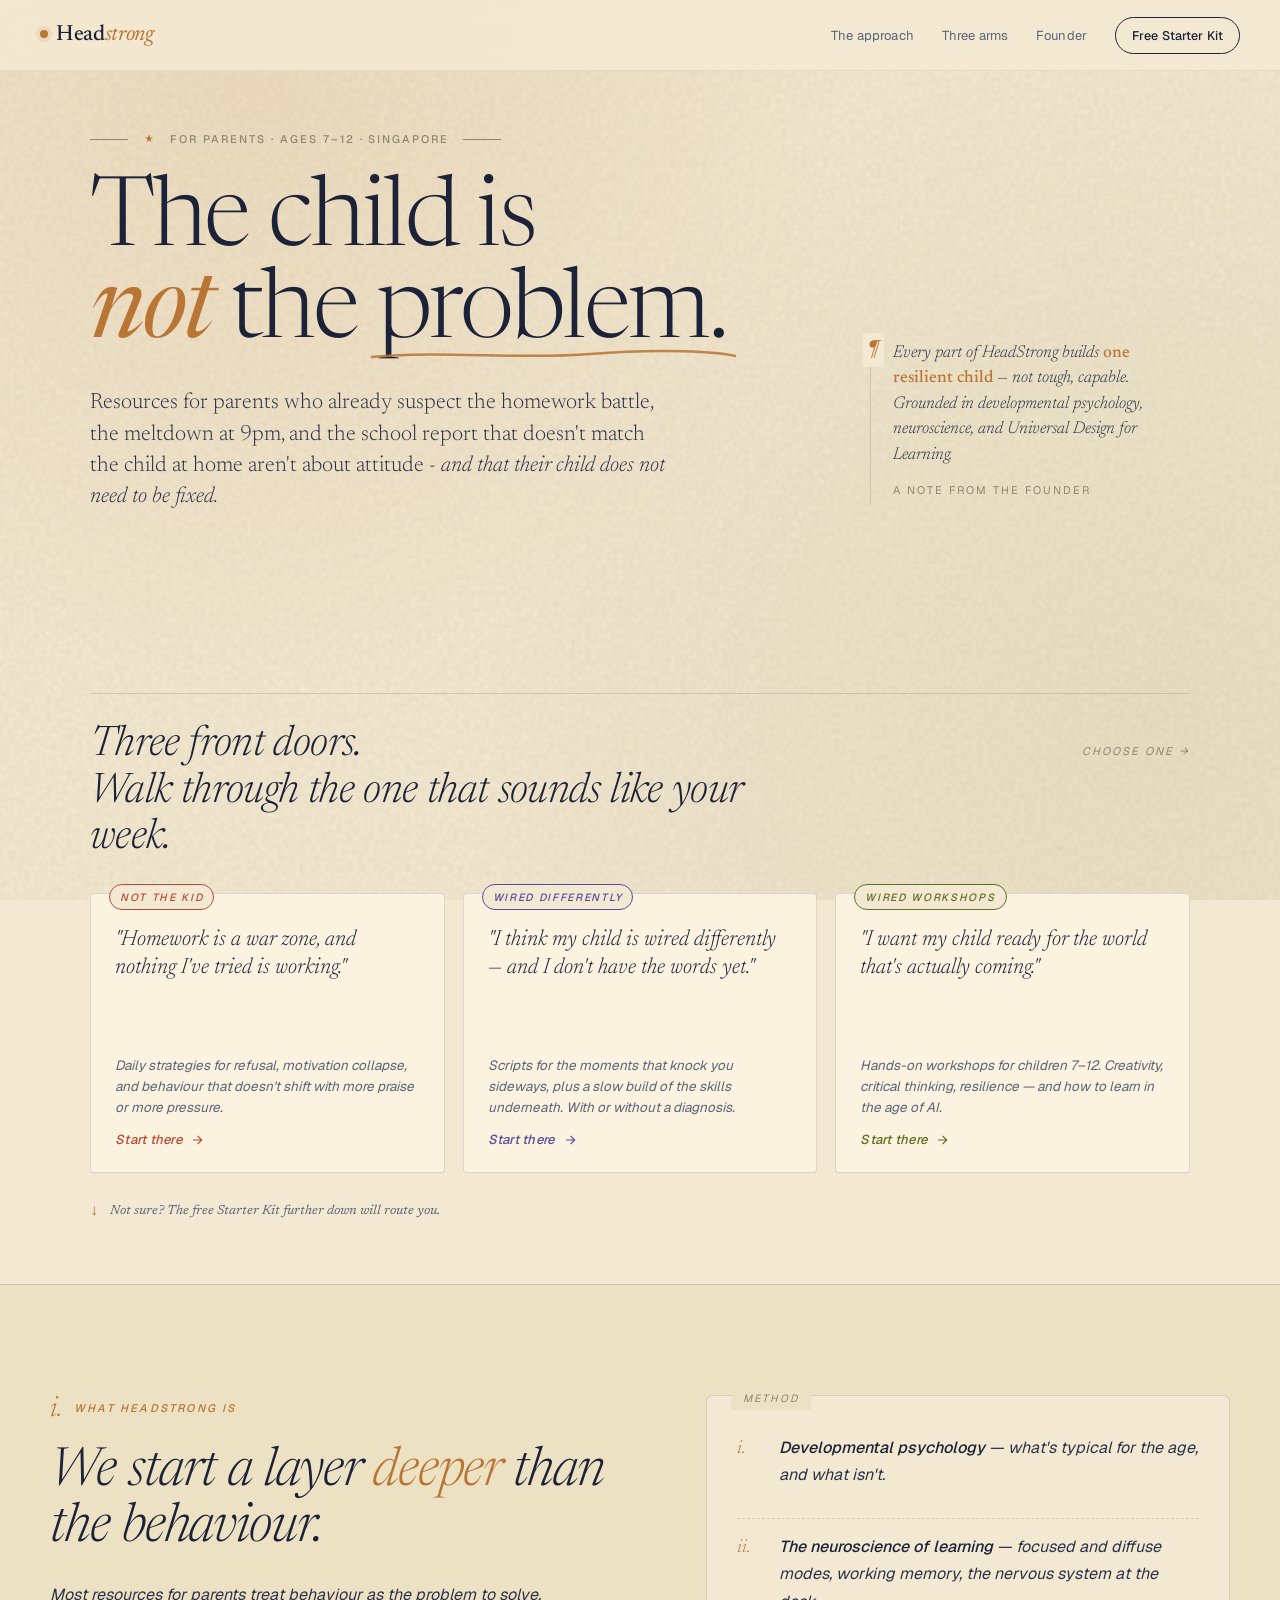
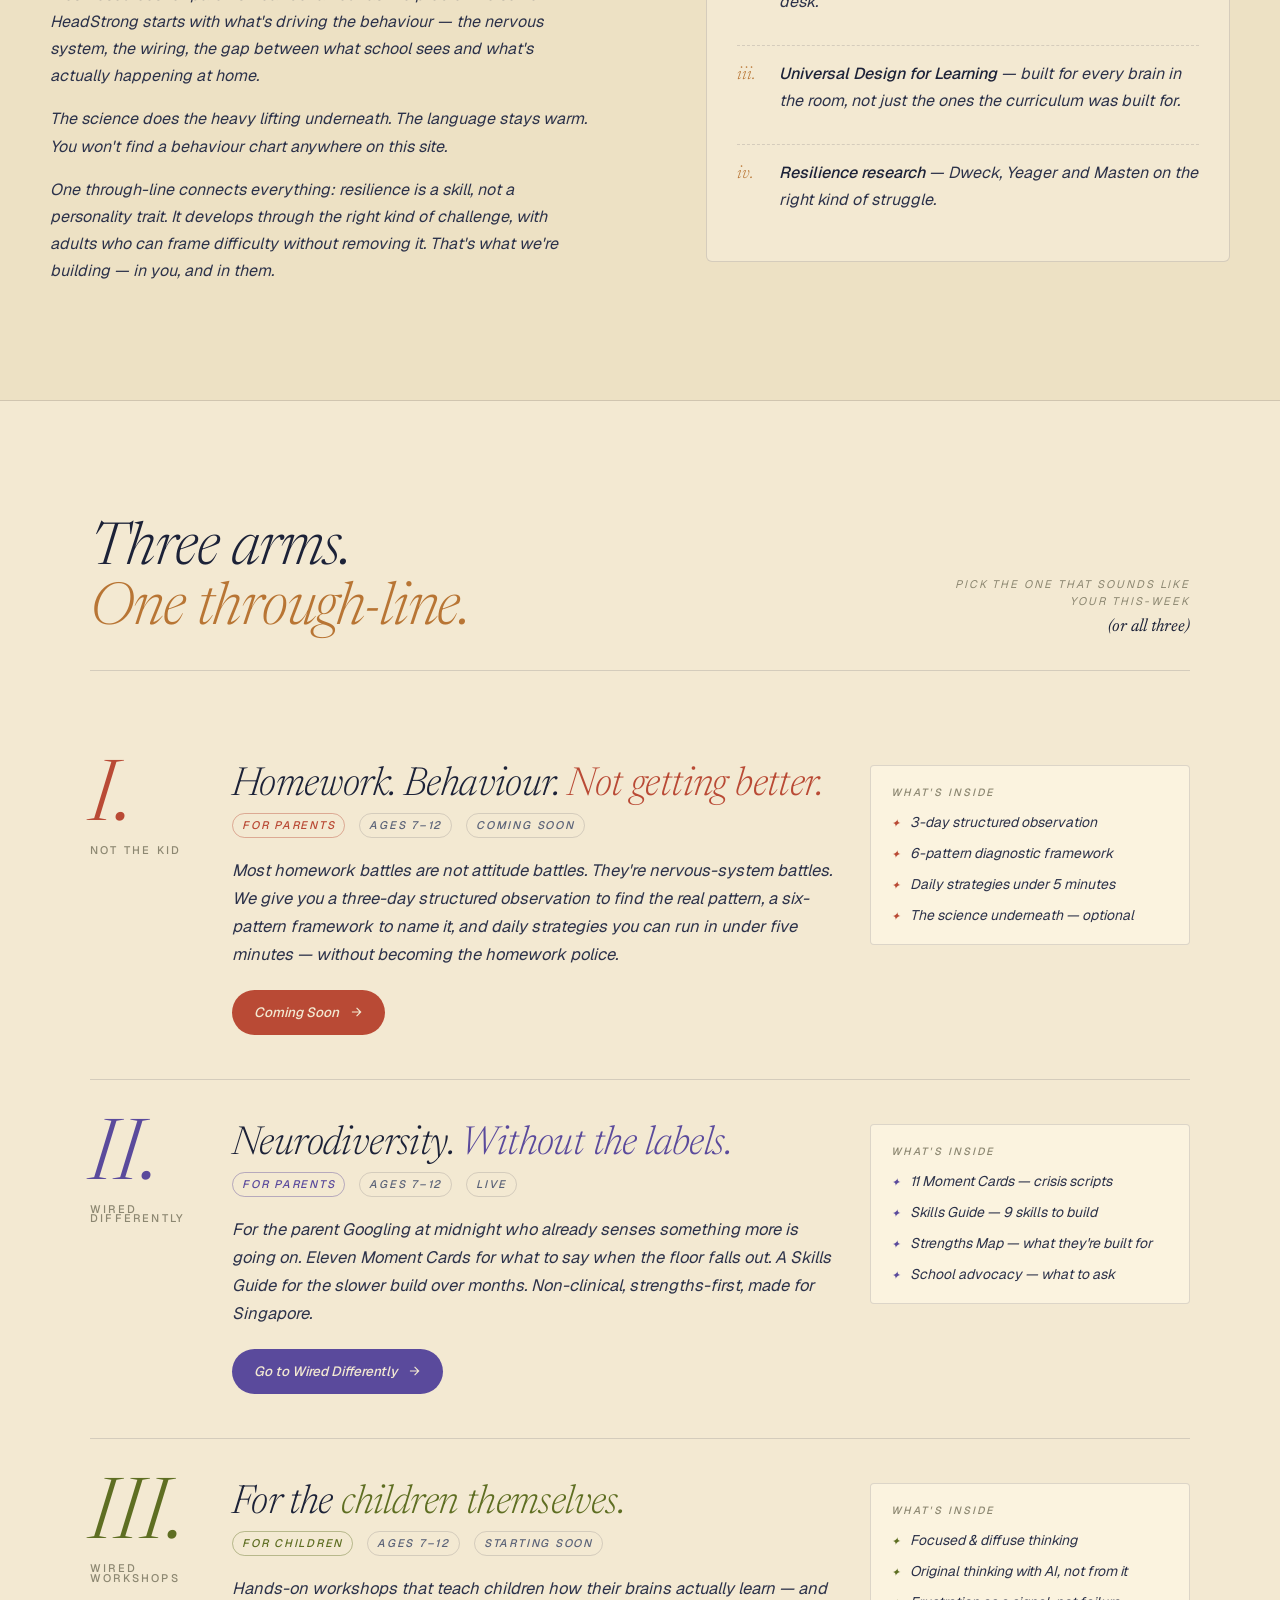
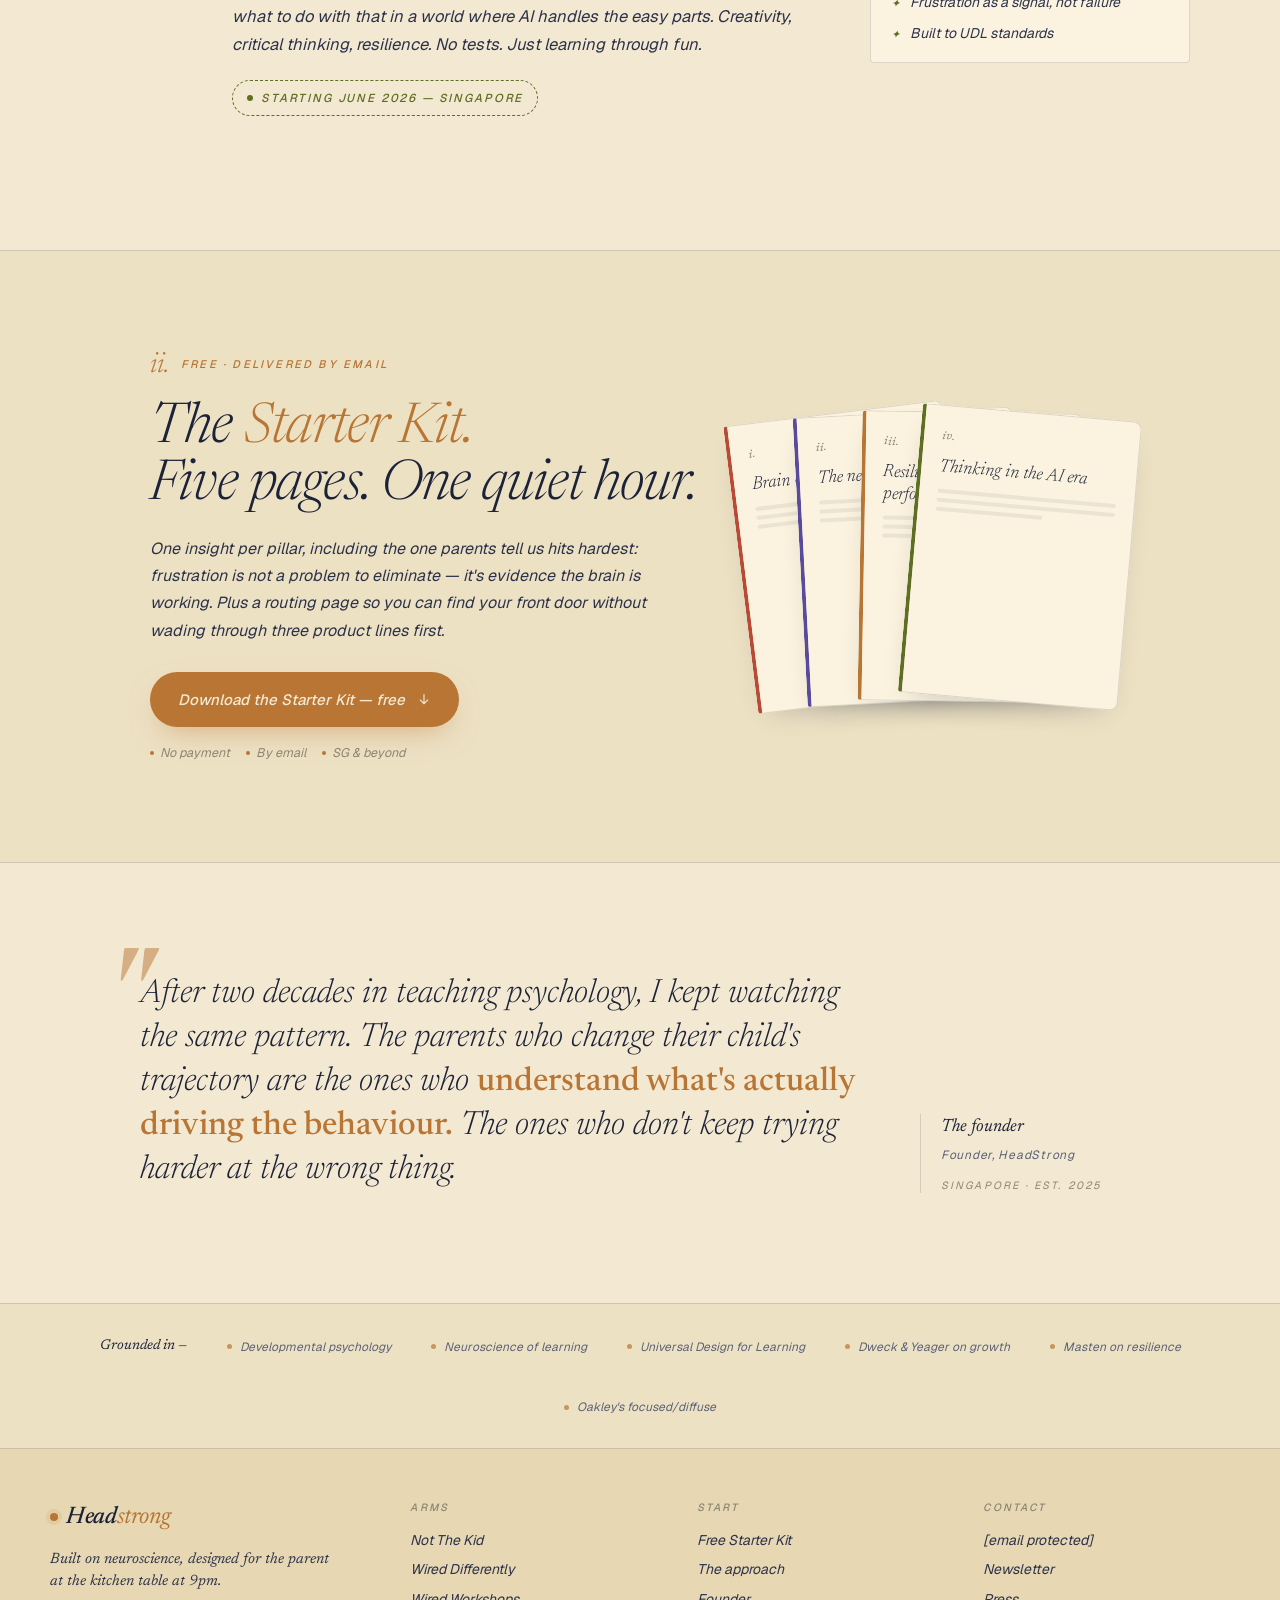
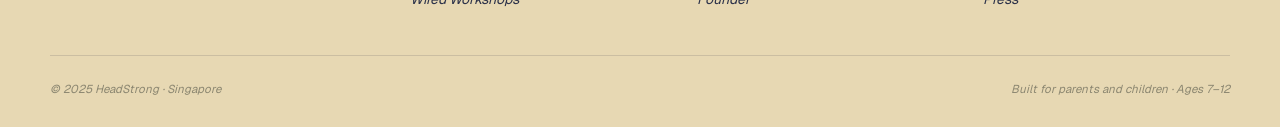
==== commit ecee69f3: "Add files via upload" ====
--- a/index.html
+++ b/index.html
@@ -724,7 +724,7 @@
         <em>not</em> the <span class="underline-hand">problem.</span>
       </h1>
       <p class="hero-sub fu d3">
-        Resources for parents who already suspect the homework battle, the meltdown at 9pm, the school report that doesn't match the child at home — <em>isn't really about attitude.</em>
+        Resources for parents who already suspect the homework battle, the meltdown at 9pm, and the school report that doesn't match the child at home aren't about attitude <em>- and that their child does not need to be fixed.<em>
       </p>
     </div>
 
@@ -755,7 +755,7 @@
       </div>
     </a>
 
-    <a href="wired-differently/index.html" class="route-card wd reveal">
+    <a href="wired-differently/strengths.html" class="route-card wd reveal">
       <span class="tag">Wired Differently</span>
       <p class="route-q">"I think my child is wired differently — and I don't have the words yet."</p>
       <div class="route-meta">
@@ -816,13 +816,13 @@
       <div class="chapter-meta">
         <span class="pill armc">For parents</span>
         <span class="pill">Ages 7–12</span>
-        <span class="pill">Live</span>
+        <span class="pill">Coming Soon</span>
       </div>
       <p class="chapter-lede">
         Most homework battles are not attitude battles. They're nervous-system battles. We give you a three-day structured observation to find the real pattern, a six-pattern framework to name it, and daily strategies you can run in under five minutes — without becoming the homework police.
       </p>
       <a href="not-the-kid/index.html" class="chapter-cta">
-        Go to Not The Kid
+        Coming Soon
         <svg width="14" height="14" viewBox="0 0 24 24" fill="none" stroke="currentColor" stroke-width="2"><path d="M5 12h14M13 5l7 7-7 7"/></svg>
       </a>
     </div>
@@ -849,7 +849,7 @@
       <p class="chapter-lede">
         For the parent Googling at midnight who already senses something more is going on. Eleven Moment Cards for what to say when the floor falls out. A Skills Guide for the slower build over months. Non-clinical, strengths-first, made for Singapore.
       </p>
-      <a href="wired-differently/index.html" class="chapter-cta">
+      <a href="wired-differently/scenarios.html" class="chapter-cta">
         Go to Wired Differently
         <svg width="14" height="14" viewBox="0 0 24 24" fill="none" stroke="currentColor" stroke-width="2"><path d="M5 12h14M13 5l7 7-7 7"/></svg>
       </a>
@@ -872,12 +872,12 @@
       <div class="chapter-meta">
         <span class="pill armc">For children</span>
         <span class="pill">Ages 7–12</span>
-        <span class="pill">Opening 2026</span>
+        <span class="pill">Starting soon</span>
       </div>
       <p class="chapter-lede">
-        Hands-on workshops that teach children how their brains actually learn — and what to do with that in a world where AI handles the easy parts. Creativity, critical thinking, resilience. No tests. No child has to disclose anything to belong.
+        Hands-on workshops that teach children how their brains actually learn — and what to do with that in a world where AI handles the easy parts. Creativity, critical thinking, resilience. No tests. Just learning through fun.
       </p>
-      <span class="chapter-soon">Opening 2026 — Singapore</span>
+      <span class="chapter-soon">Starting June 2026 — Singapore</span>
     </div>
     <aside class="chapter-side">
       <h4>What's inside</h4>
@@ -976,7 +976,7 @@
     <div class="footer-col">
       <h5>Arms</h5>
       <a href="not-the-kid/index.html">Not The Kid</a>
-      <a href="wired-differently/index.html">Wired Differently</a>
+      <a href="wired-differently/strengths.html">Wired Differently</a>
       <a href="wired/index.html">Wired Workshops</a>
     </div>
     <div class="footer-col">
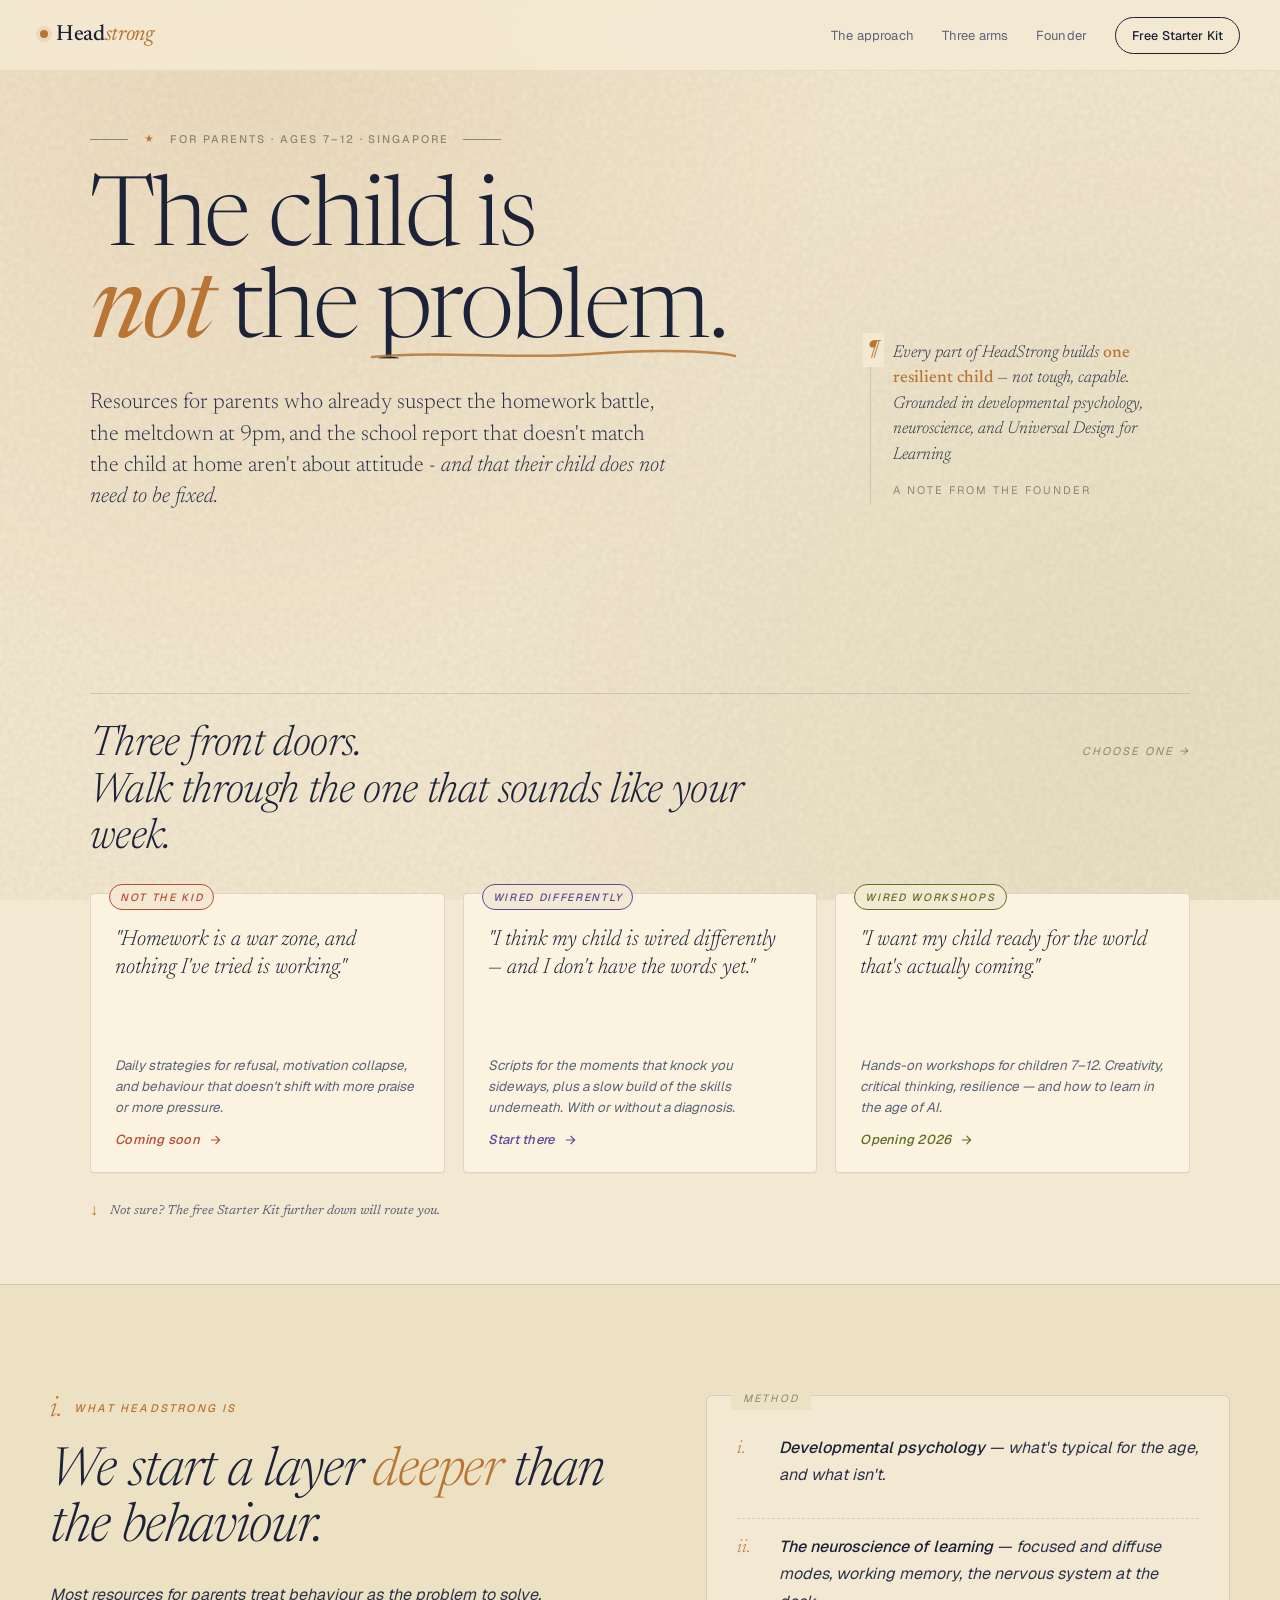
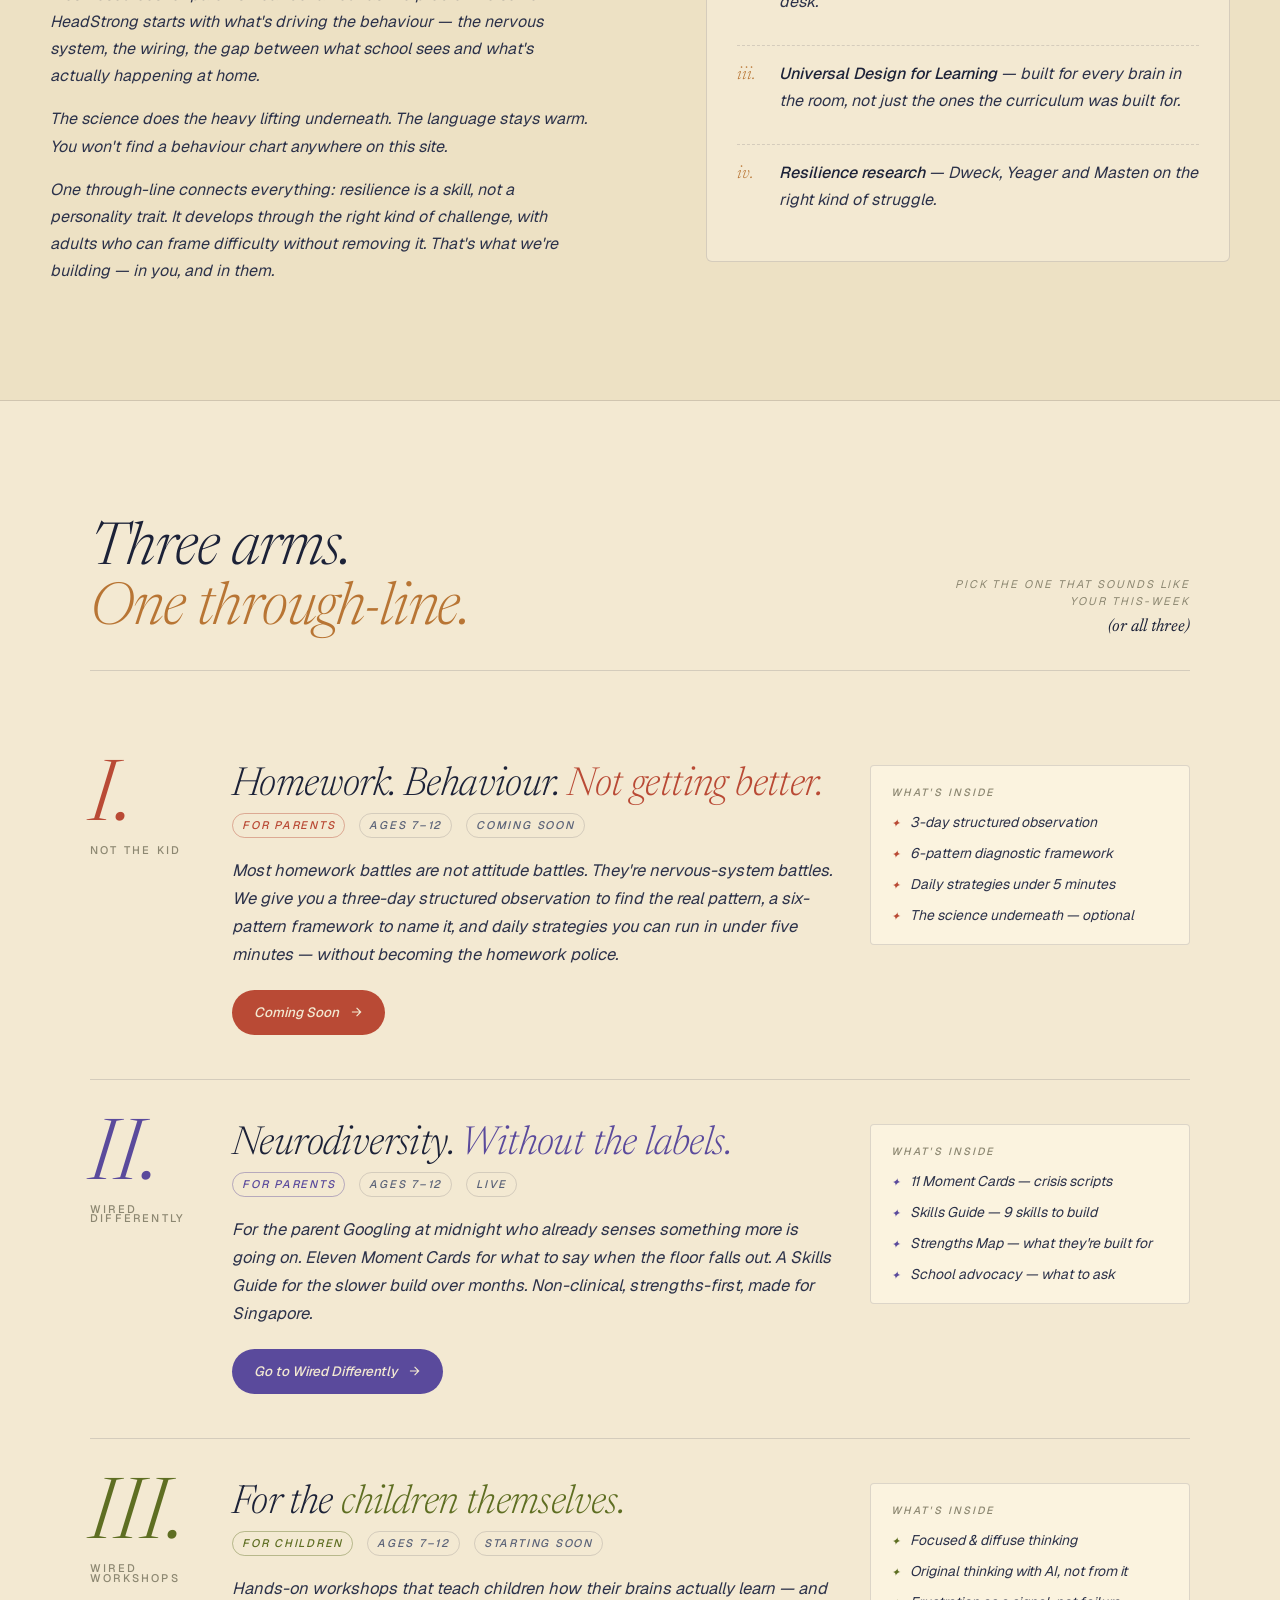
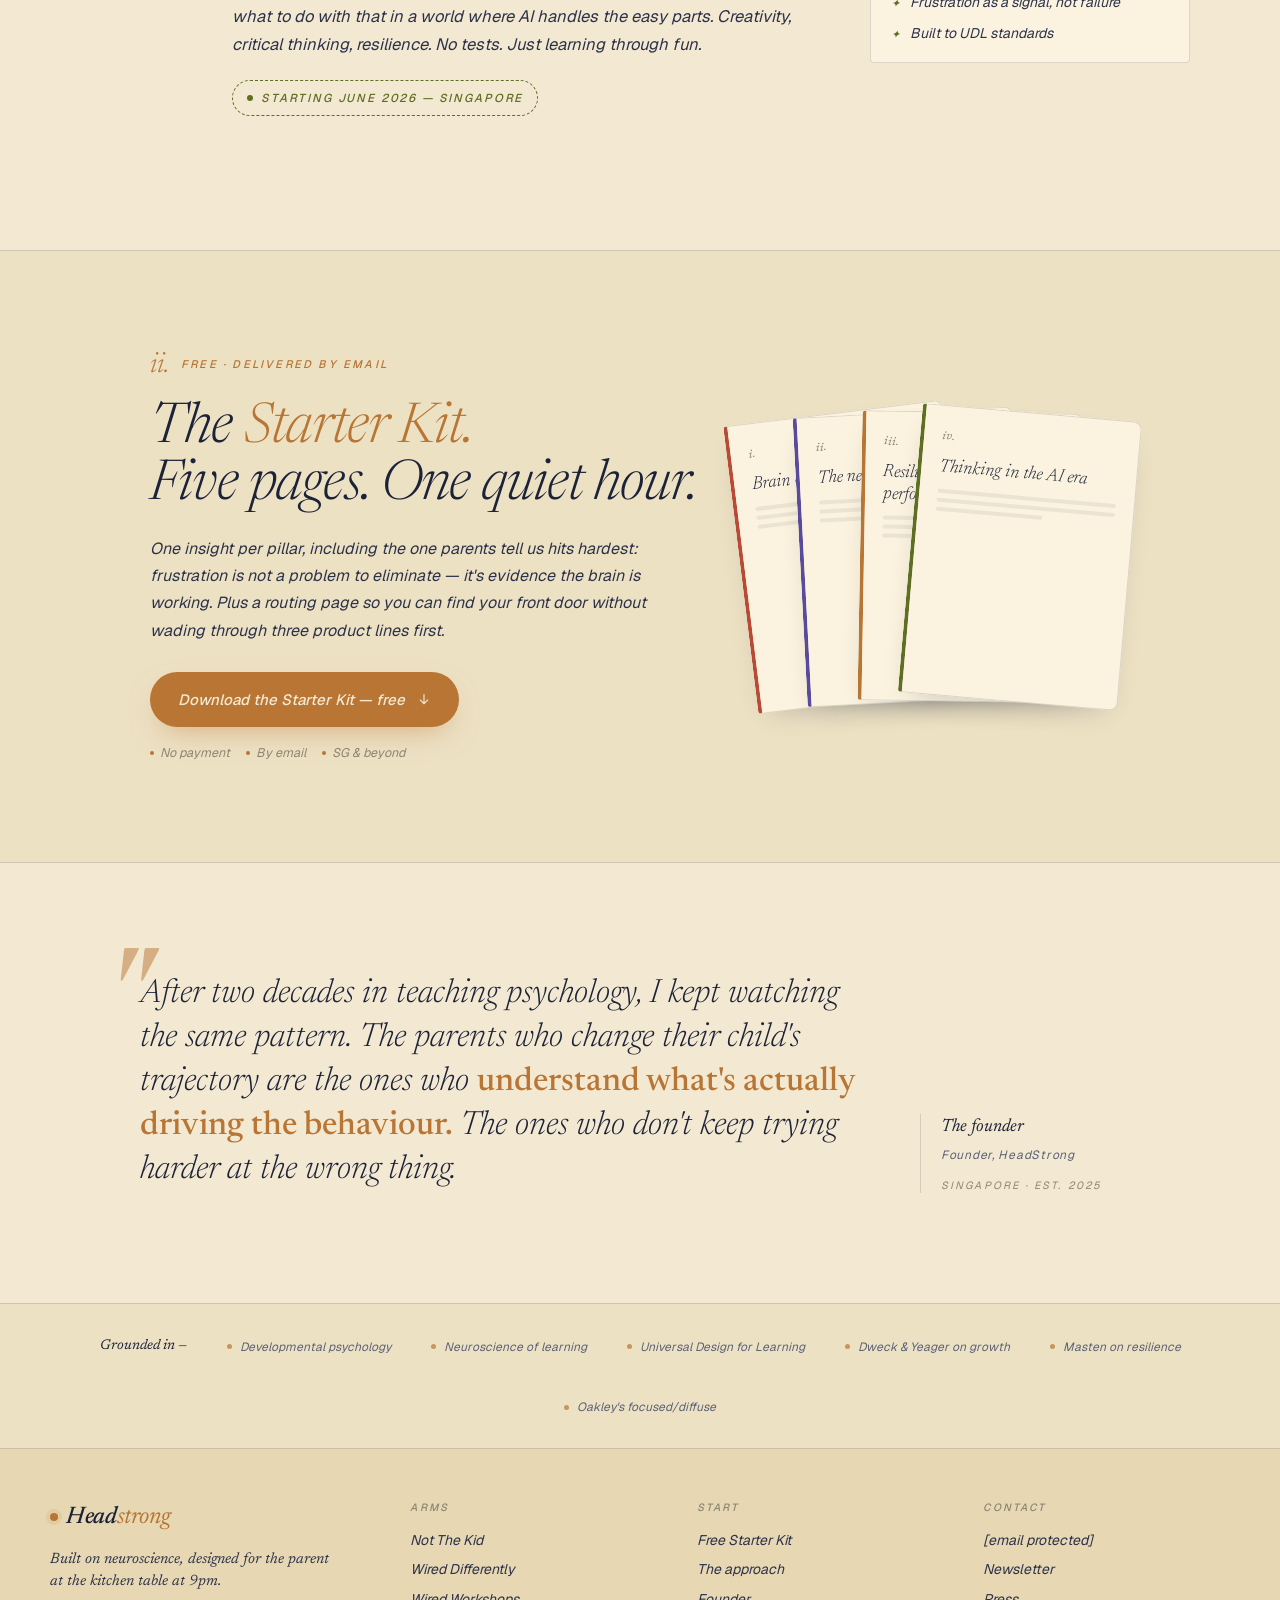
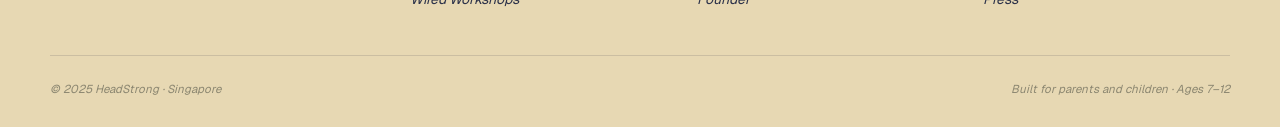
==== commit 23007397: "Add files via upload" ====
--- a/index.html
+++ b/index.html
@@ -749,7 +749,7 @@
       <p class="route-q">"Homework is a war zone, and nothing I've tried is working."</p>
       <div class="route-meta">
         <p class="route-mini">Daily strategies for refusal, motivation collapse, and behaviour that doesn't shift with more praise or more pressure.</p>
-        <span class="route-go">Start there
+        <span class="route-go">Coming soon
           <svg width="14" height="14" viewBox="0 0 24 24" fill="none" stroke="currentColor" stroke-width="2"><path d="M5 12h14M13 5l7 7-7 7"/></svg>
         </span>
       </div>
@@ -771,7 +771,7 @@
       <p class="route-q">"I want my child ready for the world that's actually coming."</p>
       <div class="route-meta">
         <p class="route-mini">Hands-on workshops for children 7–12. Creativity, critical thinking, resilience — and how to learn in the age of AI.</p>
-        <span class="route-go">Start there
+        <span class="route-go">Opening 2026
           <svg width="14" height="14" viewBox="0 0 24 24" fill="none" stroke="currentColor" stroke-width="2"><path d="M5 12h14M13 5l7 7-7 7"/></svg>
         </span>
       </div>
@@ -849,7 +849,7 @@
       <p class="chapter-lede">
         For the parent Googling at midnight who already senses something more is going on. Eleven Moment Cards for what to say when the floor falls out. A Skills Guide for the slower build over months. Non-clinical, strengths-first, made for Singapore.
       </p>
-      <a href="wired-differently/scenarios.html" class="chapter-cta">
+      <a href="wired-differently/moments.html" class="chapter-cta">
         Go to Wired Differently
         <svg width="14" height="14" viewBox="0 0 24 24" fill="none" stroke="currentColor" stroke-width="2"><path d="M5 12h14M13 5l7 7-7 7"/></svg>
       </a>
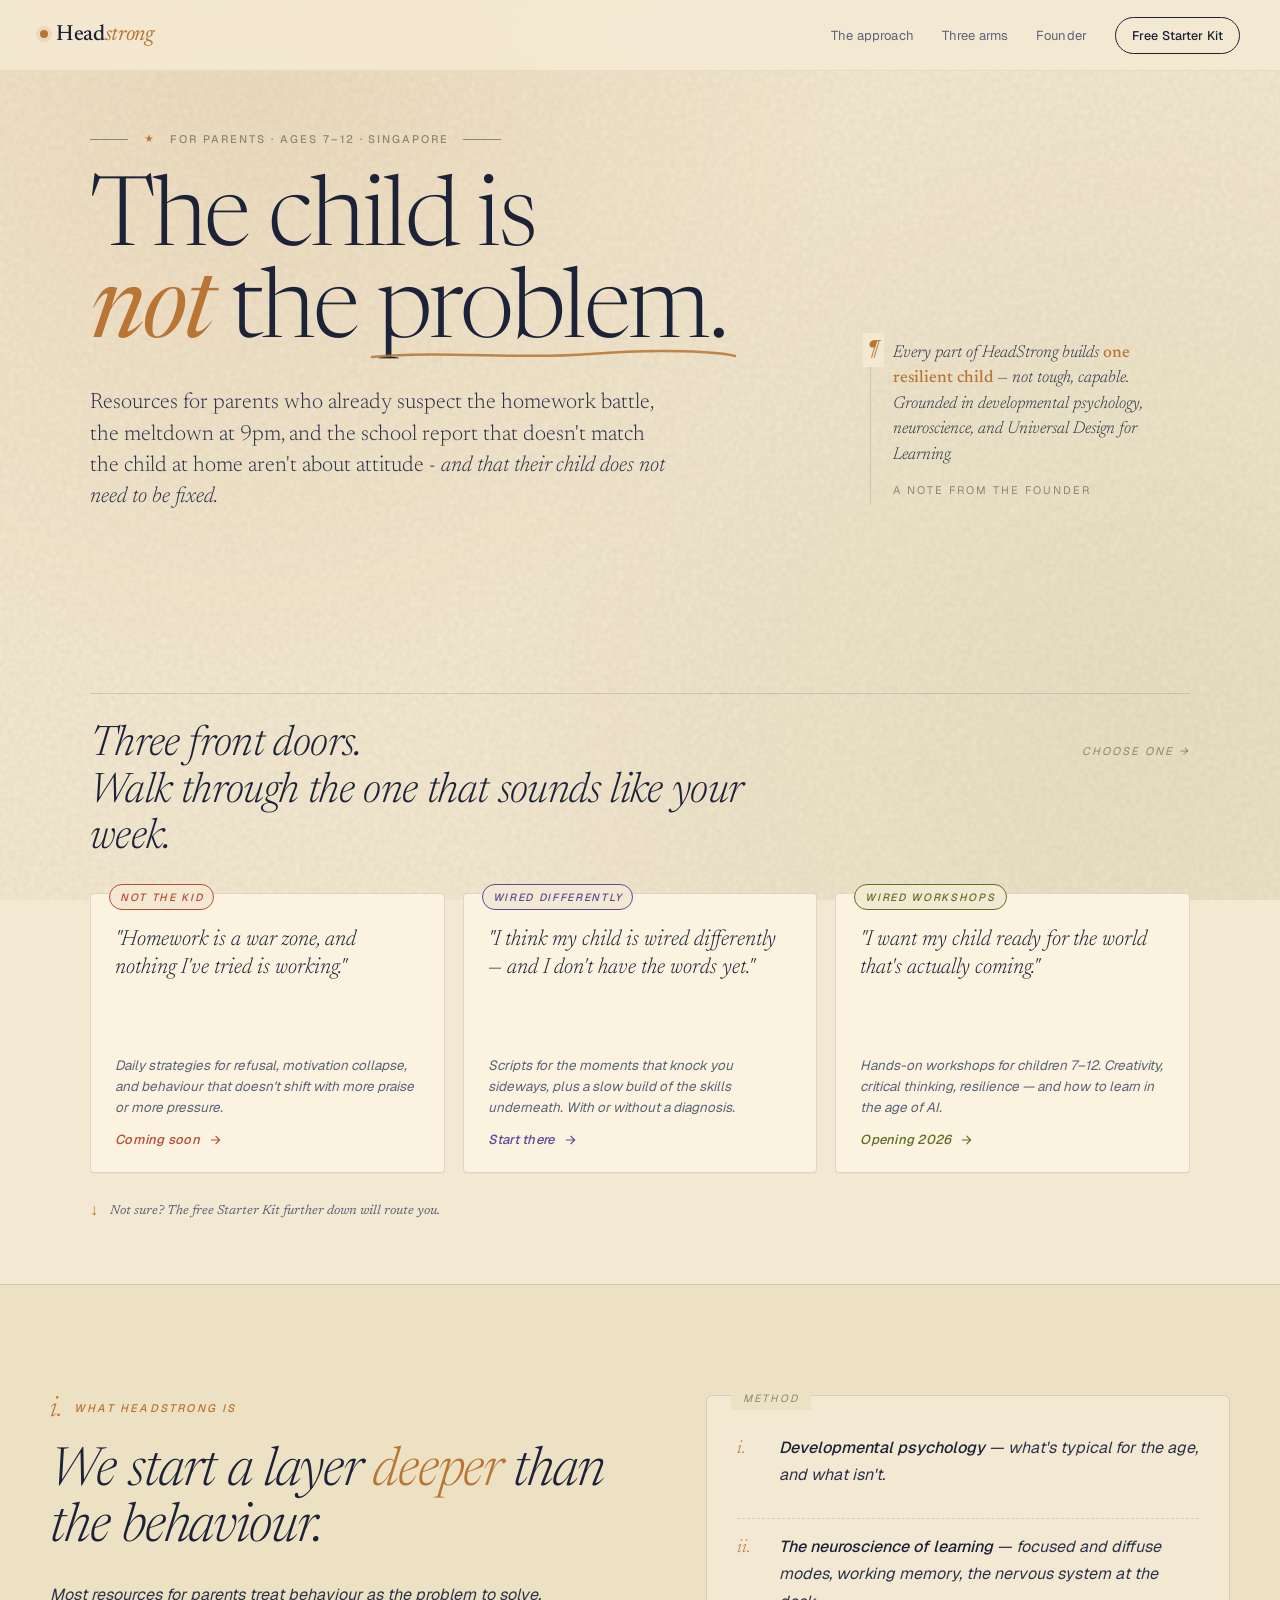
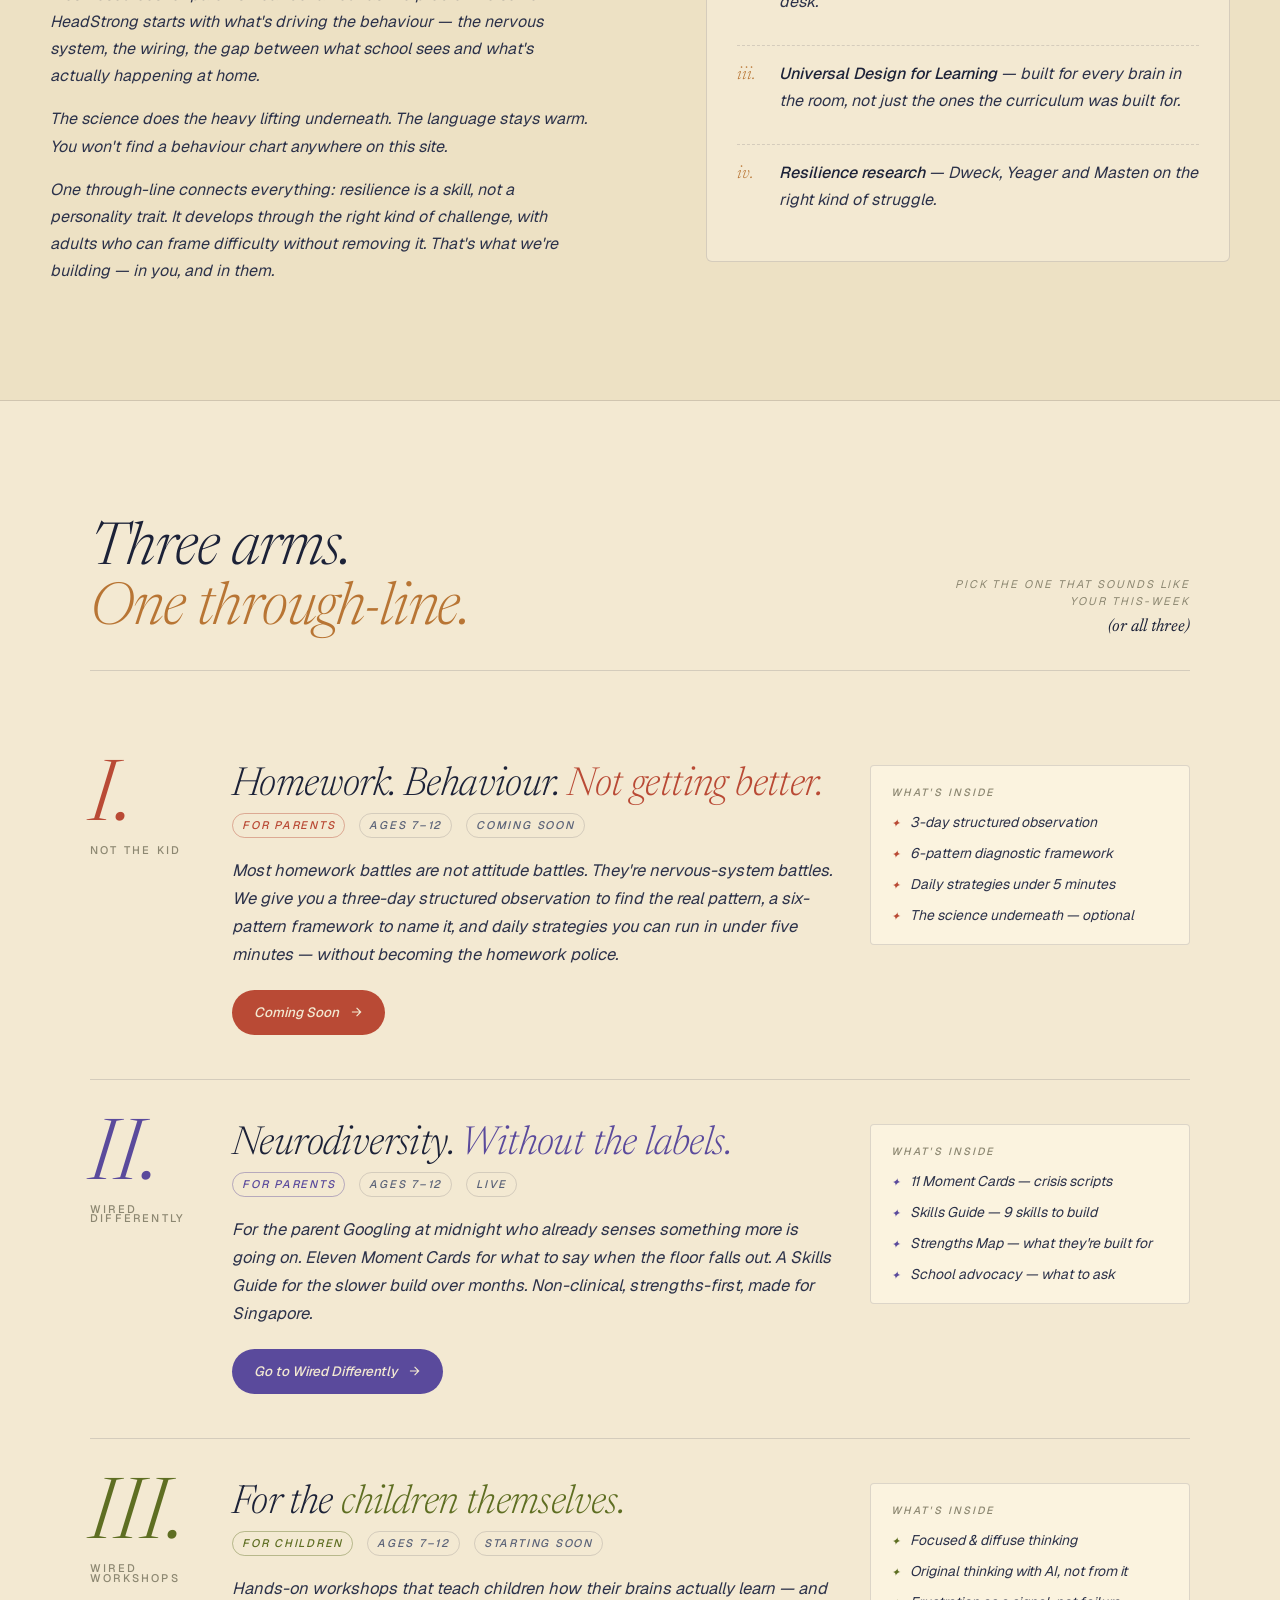
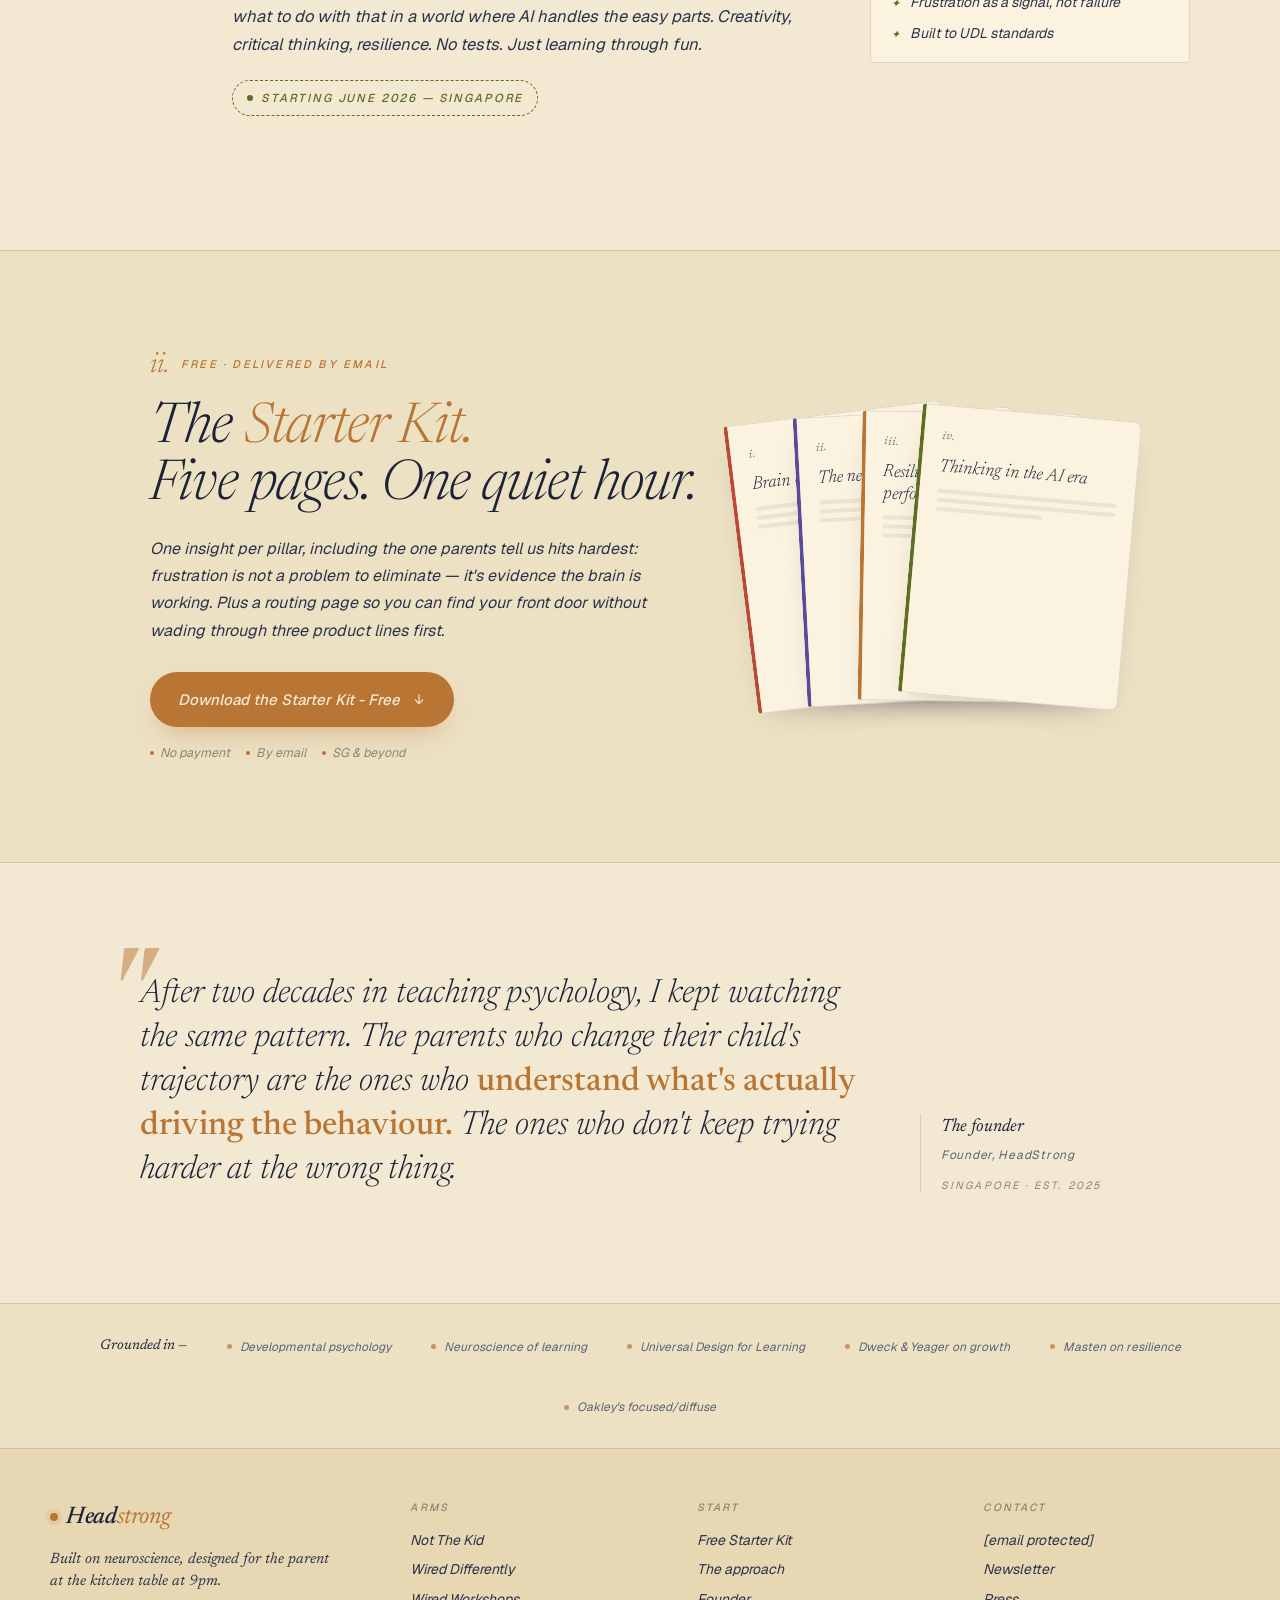
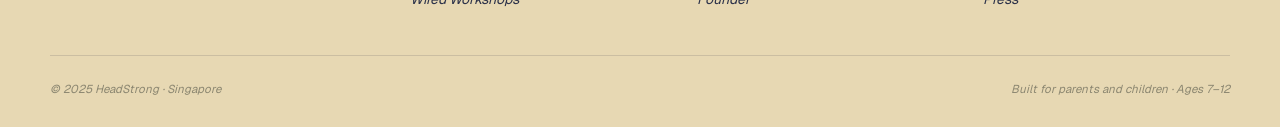
==== commit 3df9f3cb: "Add files via upload" ====
--- a/index.html
+++ b/index.html
@@ -755,7 +755,7 @@
       </div>
     </a>
 
-    <a href="wired-differently/strengths.html" class="route-card wd reveal">
+    <a href="wired-differently/index.html" class="route-card wd reveal">
       <span class="tag">Wired Differently</span>
       <p class="route-q">"I think my child is wired differently — and I don't have the words yet."</p>
       <div class="route-meta">
@@ -849,7 +849,7 @@
       <p class="chapter-lede">
         For the parent Googling at midnight who already senses something more is going on. Eleven Moment Cards for what to say when the floor falls out. A Skills Guide for the slower build over months. Non-clinical, strengths-first, made for Singapore.
       </p>
-      <a href="wired-differently/moments.html" class="chapter-cta">
+      <a href="wired-differently/index.html" class="chapter-cta">
         Go to Wired Differently
         <svg width="14" height="14" viewBox="0 0 24 24" fill="none" stroke="currentColor" stroke-width="2"><path d="M5 12h14M13 5l7 7-7 7"/></svg>
       </a>
@@ -900,8 +900,8 @@
       <p class="starter-body">
         One insight per pillar, including the one parents tell us hits hardest: <em>frustration is not a problem to eliminate — it's evidence the brain is working.</em> Plus a routing page so you can find your front door without wading through three product lines first.
       </p>
-      <a href="#" class="starter-btn">
-        Download the Starter Kit — free
+      <a href="https://headstrongsg.kit.com/starterkit" class="starter-btn">
+        Download the Starter Kit - Free
         <svg width="14" height="14" viewBox="0 0 24 24" fill="none" stroke="currentColor" stroke-width="2"><path d="M12 4v16M5 13l7 7 7-7"/></svg>
       </a>
       <div class="starter-meta">
@@ -976,7 +976,7 @@
     <div class="footer-col">
       <h5>Arms</h5>
       <a href="not-the-kid/index.html">Not The Kid</a>
-      <a href="wired-differently/strengths.html">Wired Differently</a>
+      <a href="wired-differently/index.html">Wired Differently</a>
       <a href="wired/index.html">Wired Workshops</a>
     </div>
     <div class="footer-col">
